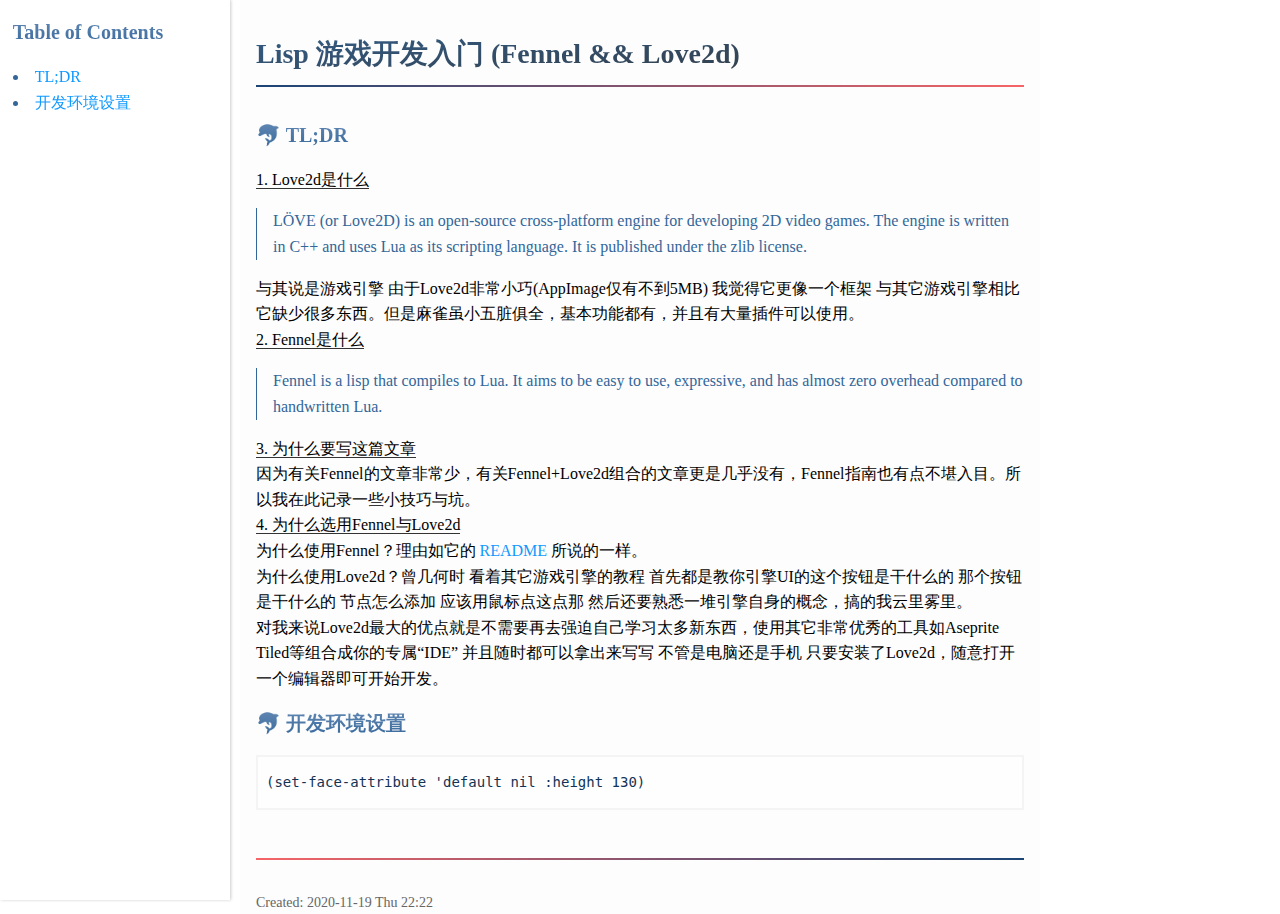
==== index.html @ 16d9fd1f "s" ====
<!DOCTYPE html>
<html lang="en">
<head>
<!-- 2020-11-19 Thu 22:22 -->
<meta charset="utf-8">
<meta name="viewport" content="width=device-width, initial-scale=1">
<title>Lisp 游戏开发入门 (Fennel &amp;&amp; Love2d)</title>
<meta name="generator" content="Org mode">
<link rel="stylesheet" type="text/css" href="style.css" />
</head>
<body>
<div id="content">
<h1 class="title">Lisp 游戏开发入门 (Fennel &amp;&amp; Love2d)</h1>
<div id="table-of-contents">
<h2>Table of Contents</h2>
<div id="text-table-of-contents">
<ul>
<li><a href="#org1c36d9a">TL;DR</a></li>
<li><a href="#org96beab3">开发环境设置</a></li>
</ul>
</div>
</div>

<div id="outline-container-org1c36d9a" class="outline-2">
<h2 id="org1c36d9a">TL;DR</h2>
<div class="outline-text-2" id="text-org1c36d9a">
<p>
<span class="underline">1. Love2d是什么</span><br>
</p>
<blockquote>
<p>
LÖVE (or Love2D) is an open-source cross-platform engine for developing 2D video games. The engine is written in C++ and uses Lua as its scripting language. It is published under the zlib license.<br>
</p>
</blockquote>
<p>
与其说是游戏引擎 由于Love2d非常小巧(AppImage仅有不到5MB) 我觉得它更像一个框架 与其它游戏引擎相比它缺少很多东西。但是麻雀虽小五脏俱全，基本功能都有，并且有大量插件可以使用。<br>
<span class="underline">2. Fennel是什么</span><br>
</p>
<blockquote>
<p>
Fennel is a lisp that compiles to Lua. It aims to be easy to use, expressive, and has almost zero overhead compared to handwritten Lua.<br>
</p>
</blockquote>
<p>
<span class="underline">3. 为什么要写这篇文章</span><br>
因为有关Fennel的文章非常少，有关Fennel+Love2d组合的文章更是几乎没有，Fennel指南也有点不堪入目。所以我在此记录一些小技巧与坑。<br>
<span class="underline">4. 为什么选用Fennel与Love2d</span><br>
为什么使用Fennel？理由如它的<a href="https://github.com/bakpakin/Fennel/blob/main/README.md"> README</a> 所说的一样。<br>
为什么使用Love2d？曾几何时 看着其它游戏引擎的教程 首先都是教你引擎UI的这个按钮是干什么的 那个按钮是干什么的 节点怎么添加 应该用鼠标点这点那 然后还要熟悉一堆引擎自身的概念，搞的我云里雾里。<br>
对我来说Love2d最大的优点就是不需要再去强迫自己学习太多新东西，使用其它非常优秀的工具如Aseprite Tiled等组合成你的专属“IDE” 并且随时都可以拿出来写写 不管是电脑还是手机 只要安装了Love2d，随意打开一个编辑器即可开始开发。<br>
</p>
</div>
</div>
<div id="outline-container-org96beab3" class="outline-2">
<h2 id="org96beab3">开发环境设置</h2>
<div class="outline-text-2" id="text-org96beab3">
<div class="org-src-container">
<pre class="src src-emacs-lisp">(set-face-attribute 'default nil :height 130)
</pre>
</div>
</div>
</div>
</div>
<div id="postamble" class="status">
<p class="date">Created: 2020-11-19 Thu 22:22</p>
</div>
</body>
</html>
---- style.css ----
body,h1,h2,h3,h4,h5,h6,hr,p,blockquote,dl,dt,dd,ul,ol,li,pre,form,fieldset,legend,button,input,textarea,th,td{margin:0;padding:0}h1,h2,h3,h4,h5,h6{font-size:100%}a{text-decoration:none}table{border-collapse:collapse;border-spacing:0}html{font-size:100px}#postamble::before,#content::before{content:'';position:absolute;top:0;right:0;bottom:0;left:0;filter:blur(20px);z-index:-1}#content,#postamble{position:relative;background-color:rgba(250,250,250,.3);width:60%;margin:0 auto;padding:0 .16rem;line-height:1.6;font-size:.16rem;font-family:Consolas,Monaco,"kaiti"}p{margin:.16rem 0}img{max-width:100%}a{color:#19f}a:hover{color:#E69;text-shadow:0 0 1px #E69}.figure p:last-child{margin:.06rem 0;text-align:center;color:#666;font-size:.14rem}blockquote{padding-left:.16rem;border-left:1px solid #369;color:#369}ul,ol{list-style-position:inside}li>ul,li>ol{padding-left:.16rem}.underline{border-bottom:1px solid #333}#content{padding-bottom:.32rem}#postamble{color:#666}#content::after{content:'';display:block;padding-bottom:.32rem;border-bottom:2px solid #369;border-image:linear-gradient(to right,#f66,#147) 30 30;color:#666}.date,.author{margin:0;font-size:.14rem}.validation{margin-top:.22rem;text-align:center;color:#369;margin-bottom:0;padding-bottom:.16rem}.validation a{color:#19f}.title{width:100%;margin:0 0 .32rem 0;padding:.32rem 0 .08rem 0;border-bottom:2px solid #369;border-image:linear-gradient(to right,#147,#f66) 30 30;font-size:.32rem;background:linear-gradient(to right bottom,#369,#333);background-clip:text;-webkit-background-clip:text;color:transparent}h2,h3,h4,h5,h6{margin:.16rem 0;font-size:.18rem;background:linear-gradient(to bottom,#668bb6,#369);background-clip:text;-webkit-background-clip:text;color:transparent}h3{background:linear-gradient(to bottom,#f99,#969);background-clip:text;-webkit-background-clip:text;color:transparent}h4{background:linear-gradient(to bottom,#699,#366);background-clip:text;-webkit-background-clip:text;color:transparent}h5{background:linear-gradient(to bottom,#cc6,#393);background-clip:text;-webkit-background-clip:text;color:transparent}h2{font-size:.20rem}h2 code:last-child,h3 code:last-child,h4 code:last-child,h5 code:last-child,h6 code:last-child{padding:2px 6px;border-radius:3px;background:#363;color:#eee;font-size:.12rem}.img-wrapper{position:fixed;width:100%;height:100%;top:0;text-align:center;background-color:rgba(0,0,0,0.8);overflow:auto}.img-zoom{width:98%;margin-top:1%;background-color:#fff}code{color:#135;font-size:.14rem;font-family:Monaco,Consolas,'monospace',"kaiti"}pre{position:relative;margin:.16rem 0;padding:.14rem;padding-left:.08rem;border:2px solid rgba(234,234,234,0.5);background:rgba(255,255,255,.6);color:#135;font-size:.14rem;font-family:Monaco,Consolas,'monospace',"kaiti";overflow:hidden}pre:hover{overflow:auto}span.linenr{display:inline-block;margin-right:.16rem;width:.4rem;text-align:right;border-right:2px solid #eee}.t-above{margin:.06rem 0;color:#666;font-size:.14rem}table{margin:.24rem 0}thead tr{border-top:2px solid #369}tbody{border-top:2px solid #369}tbody tr{border-bottom:1px solid #369}tbody tr:last-child{border-bottom:2px solid #369}th,td{padding:3px 6px;border-right:1px solid #369}.org-center{text-align:center}.org-right{text-align:right}th:first-child,td:first-child{border-left:rgba(255,255,255,0)}th:last-child,td:last-child{border-right:rgba(255,255,255,0)}.title{font-size:.28rem;}#table-of-contents{position:fixed;left:-16%;top:0;padding:0 1%;min-width:16%;min-height:100%;height:100%;box-shadow:1px 0 3px #ccc;color:#369;font-size:.16rem;opacity:0;transition:.3s all ease-in-out;overflow:hidden;z-index:1}#table-of-contents:hover{left:0;background:rgba(255,255,255,0.86);opacity:1;overflow:auto}#table-of-contents a{text-decoration:none}#table-of-contents h2:before{content:""}.me{margin-top:.48rem}.me span{color:#333}.contact{padding:.16rem 0}.contact i{color:#369;font-size:.20rem;padding-right:.08rem}.top-btn,.nav-btn{position:fixed;right:2%;display:inline-block;width:.64rem;height:.32rem;text-align:center;border-radius:5px;background:#eee;color:#222;font-size:.12rem;line-height:.32rem;transition:.3s all ease-in-out;opacity:.3;cursor:pointer}.top-btn{bottom:2%}.nav-btn{bottom:8%}.top-btn:hover,.nav-btn:hover,.nav-show-hide{background:#eee;opacity:.8}.todo{padding:2px 6px;border-radius:3px;background:#911;color:#eee;font-size:.12rem}.done{padding:2px 6px;border-radius:3px;background:#147;color:#eee;font-size:.12rem}.tag span{display:inline-block;padding:2px 6px;border-radius:3px;border-top-left-radius:10px;border-bottom-right-radius:10px;background:#c60;color:#eee;font-size:.12rem}.priority{padding:2px 6px;border-radius:3px;background:#991;color:#eee;font-size:.12rem}.gtd-timestamp{color:#999;font-size:.14rem}.org-ul .on code{color:#009;font-weight:900}.org-ul .off code{color:#900;font-weight:900}.footpara{display:inline;color:#333;font-size:.14rem}@media screen and (max-width:1026px){#content,#postamble{width:91%}#postamble::before,#content::before{width:100%;display:block;content:'';position:absolute;top:0;right:0;bottom:0;left:0;filter:blur(20px);z-index:-1}#table-of-contents{top:-380px;left:0;height:400px;min-height:400px;width:100%;box-shadow:0 1px 3px #999;background:rgba(255,255,255,.86);color:#369;opacity:0}#table-of-contents:hover{top:0;opacity:1}pre{overflow:auto}.top-btn{right:0;bottom:1%;opacity:.1}.nav-btn{right:0;bottom:7%;opacity:.1}.top-btn:hover,.nav-btn:hover{opacity:.1}.org-ul{overflow:auto}code,a{word-break:break-all}}h2:before{content:"🐬 ";}h3:before{content:"❤ ";}h4:before{content:"🍁 ";}h5:before{content:"🍀 ";}
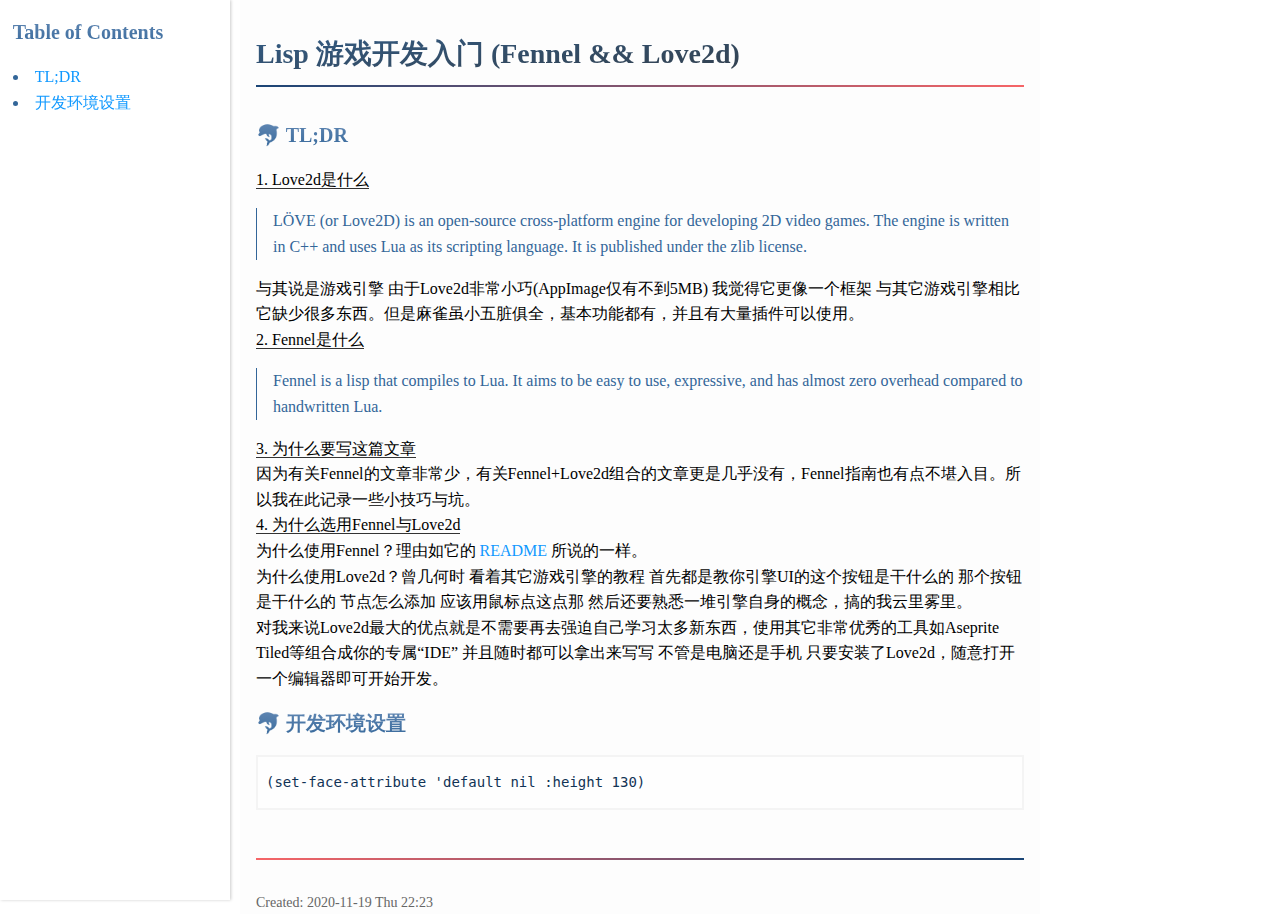
==== commit c9a5df90: "s" ====
--- a/index.html
+++ b/index.html
@@ -1,7 +1,7 @@
 <!DOCTYPE html>
 <html lang="en">
 <head>
-<!-- 2020-11-19 Thu 22:22 -->
+<!-- 2020-11-19 Thu 22:23 -->
 <meta charset="utf-8">
 <meta name="viewport" content="width=device-width, initial-scale=1">
 <title>Lisp 游戏开发入门 (Fennel &amp;&amp; Love2d)</title>
@@ -20,7 +20,6 @@
 </ul>
 </div>
 </div>
-
 <div id="outline-container-org1c36d9a" class="outline-2">
 <h2 id="org1c36d9a">TL;DR</h2>
 <div class="outline-text-2" id="text-org1c36d9a">
@@ -62,7 +61,7 @@
 </div>
 </div>
 <div id="postamble" class="status">
-<p class="date">Created: 2020-11-19 Thu 22:22</p>
+<p class="date">Created: 2020-11-19 Thu 22:23</p>
 </div>
 </body>
 </html>
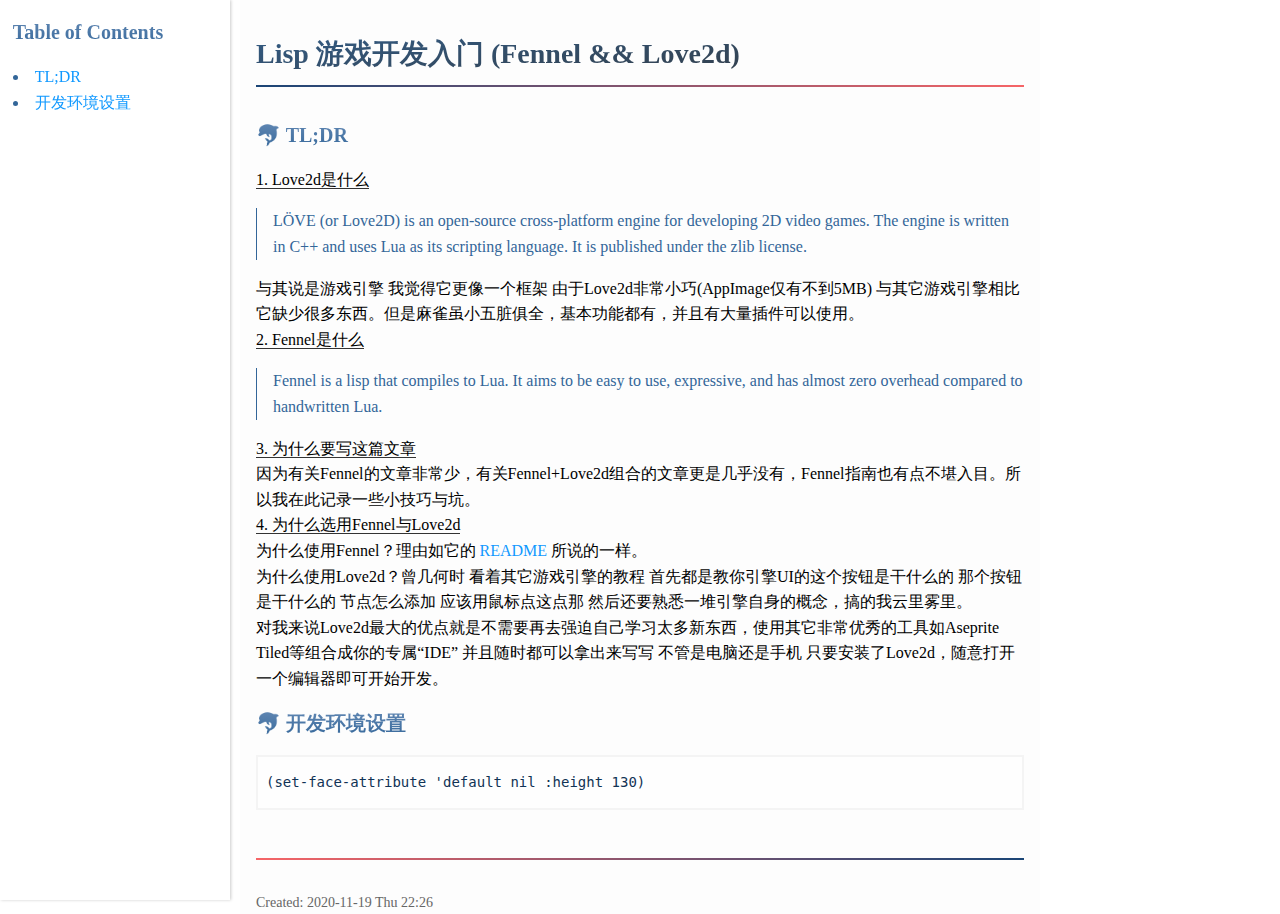
==== commit e7f67b2e: "s" ====
--- a/index.html
+++ b/index.html
@@ -1,7 +1,7 @@
 <!DOCTYPE html>
 <html lang="en">
 <head>
-<!-- 2020-11-19 Thu 22:23 -->
+<!-- 2020-11-19 Thu 22:26 -->
 <meta charset="utf-8">
 <meta name="viewport" content="width=device-width, initial-scale=1">
 <title>Lisp 游戏开发入门 (Fennel &amp;&amp; Love2d)</title>
@@ -32,7 +32,7 @@
 </p>
 </blockquote>
 <p>
-与其说是游戏引擎 由于Love2d非常小巧(AppImage仅有不到5MB) 我觉得它更像一个框架 与其它游戏引擎相比它缺少很多东西。但是麻雀虽小五脏俱全，基本功能都有，并且有大量插件可以使用。<br>
+与其说是游戏引擎 我觉得它更像一个框架 由于Love2d非常小巧(AppImage仅有不到5MB) 与其它游戏引擎相比它缺少很多东西。但是麻雀虽小五脏俱全，基本功能都有，并且有大量插件可以使用。<br>
 <span class="underline">2. Fennel是什么</span><br>
 </p>
 <blockquote>
@@ -61,7 +61,7 @@
 </div>
 </div>
 <div id="postamble" class="status">
-<p class="date">Created: 2020-11-19 Thu 22:23</p>
+<p class="date">Created: 2020-11-19 Thu 22:26</p>
 </div>
 </body>
 </html>
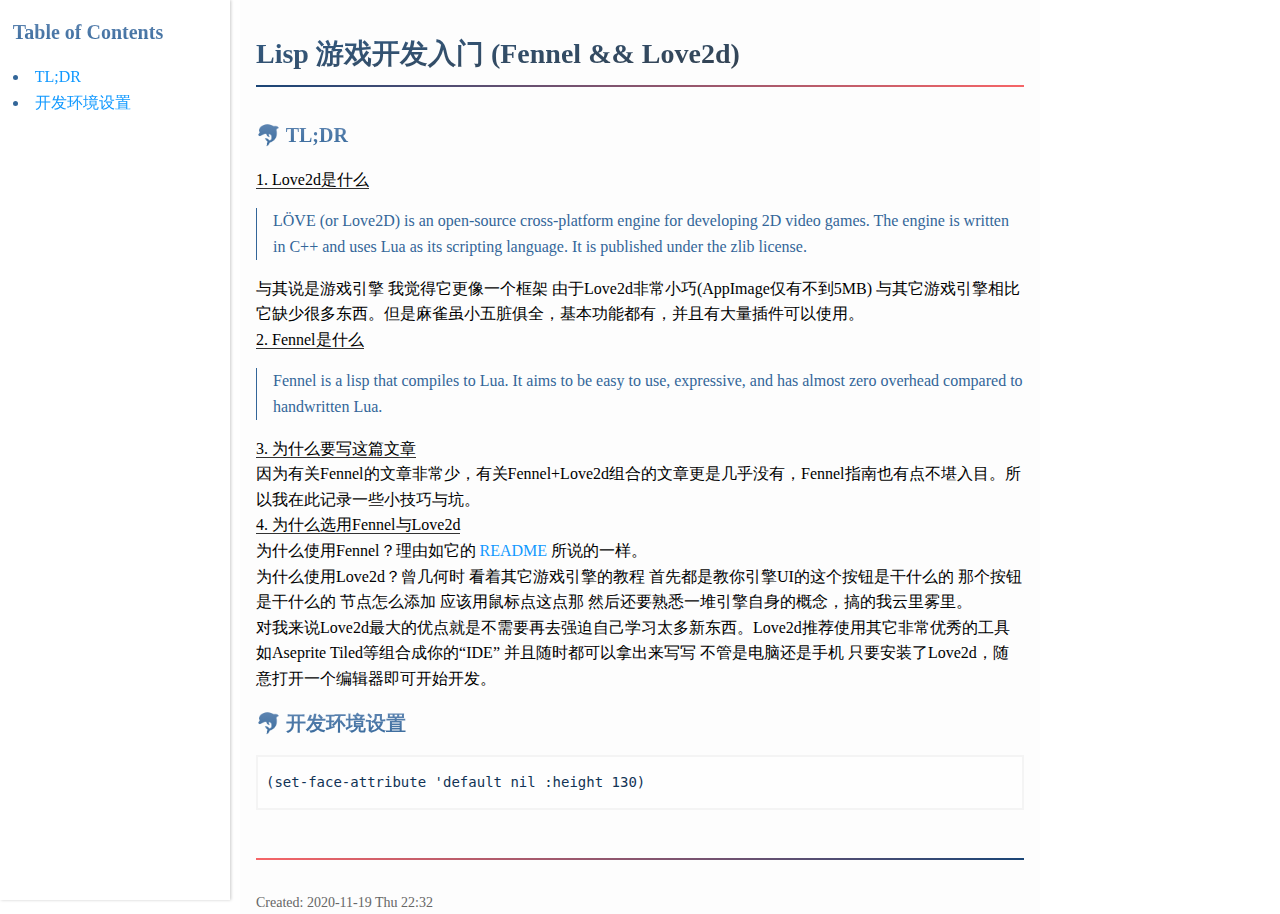
==== commit 369a6074: "s" ====
--- a/index.html
+++ b/index.html
@@ -1,7 +1,7 @@
 <!DOCTYPE html>
 <html lang="en">
 <head>
-<!-- 2020-11-19 Thu 22:26 -->
+<!-- 2020-11-19 Thu 22:32 -->
 <meta charset="utf-8">
 <meta name="viewport" content="width=device-width, initial-scale=1">
 <title>Lisp 游戏开发入门 (Fennel &amp;&amp; Love2d)</title>
@@ -46,7 +46,7 @@
 <span class="underline">4. 为什么选用Fennel与Love2d</span><br>
 为什么使用Fennel？理由如它的<a href="https://github.com/bakpakin/Fennel/blob/main/README.md"> README</a> 所说的一样。<br>
 为什么使用Love2d？曾几何时 看着其它游戏引擎的教程 首先都是教你引擎UI的这个按钮是干什么的 那个按钮是干什么的 节点怎么添加 应该用鼠标点这点那 然后还要熟悉一堆引擎自身的概念，搞的我云里雾里。<br>
-对我来说Love2d最大的优点就是不需要再去强迫自己学习太多新东西，使用其它非常优秀的工具如Aseprite Tiled等组合成你的专属“IDE” 并且随时都可以拿出来写写 不管是电脑还是手机 只要安装了Love2d，随意打开一个编辑器即可开始开发。<br>
+对我来说Love2d最大的优点就是不需要再去强迫自己学习太多新东西。Love2d推荐使用其它非常优秀的工具如Aseprite Tiled等组合成你的“IDE” 并且随时都可以拿出来写写 不管是电脑还是手机 只要安装了Love2d，随意打开一个编辑器即可开始开发。<br>
 </p>
 </div>
 </div>
@@ -61,7 +61,7 @@
 </div>
 </div>
 <div id="postamble" class="status">
-<p class="date">Created: 2020-11-19 Thu 22:26</p>
+<p class="date">Created: 2020-11-19 Thu 22:32</p>
 </div>
 </body>
 </html>
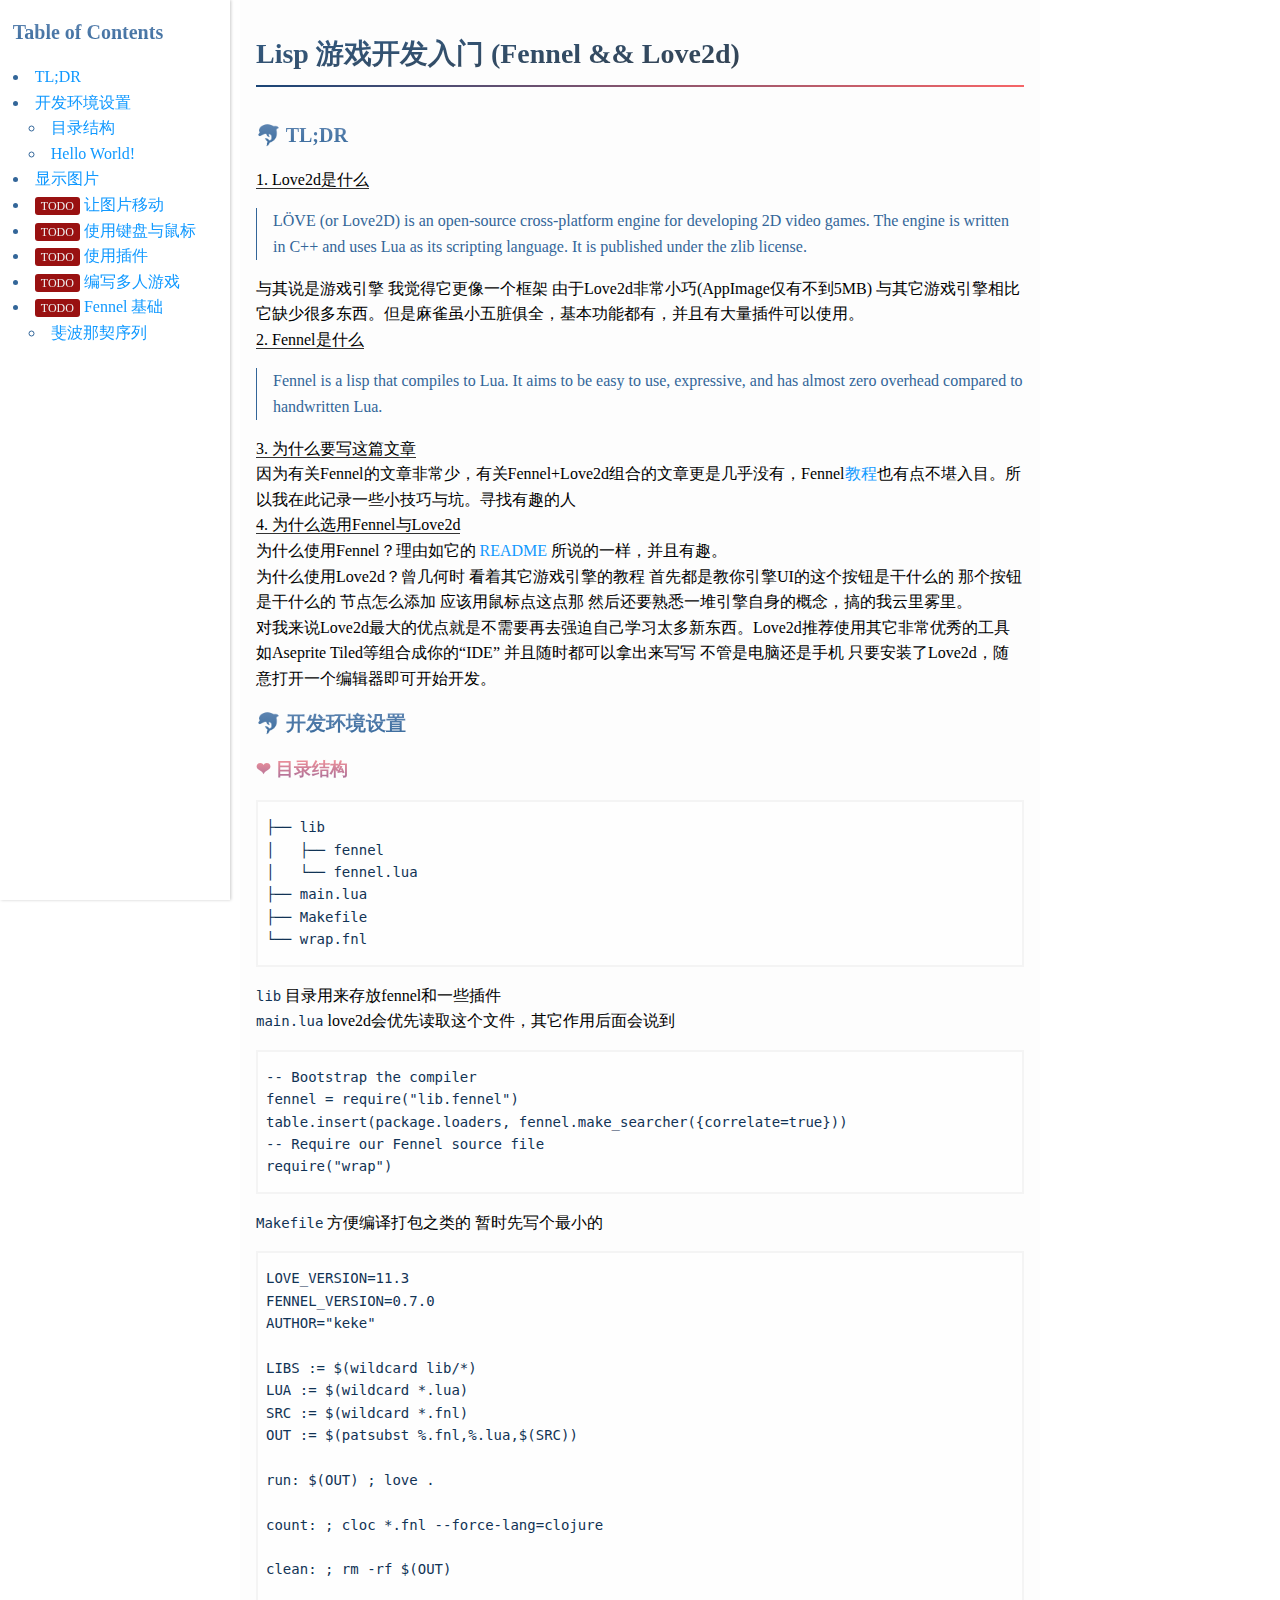
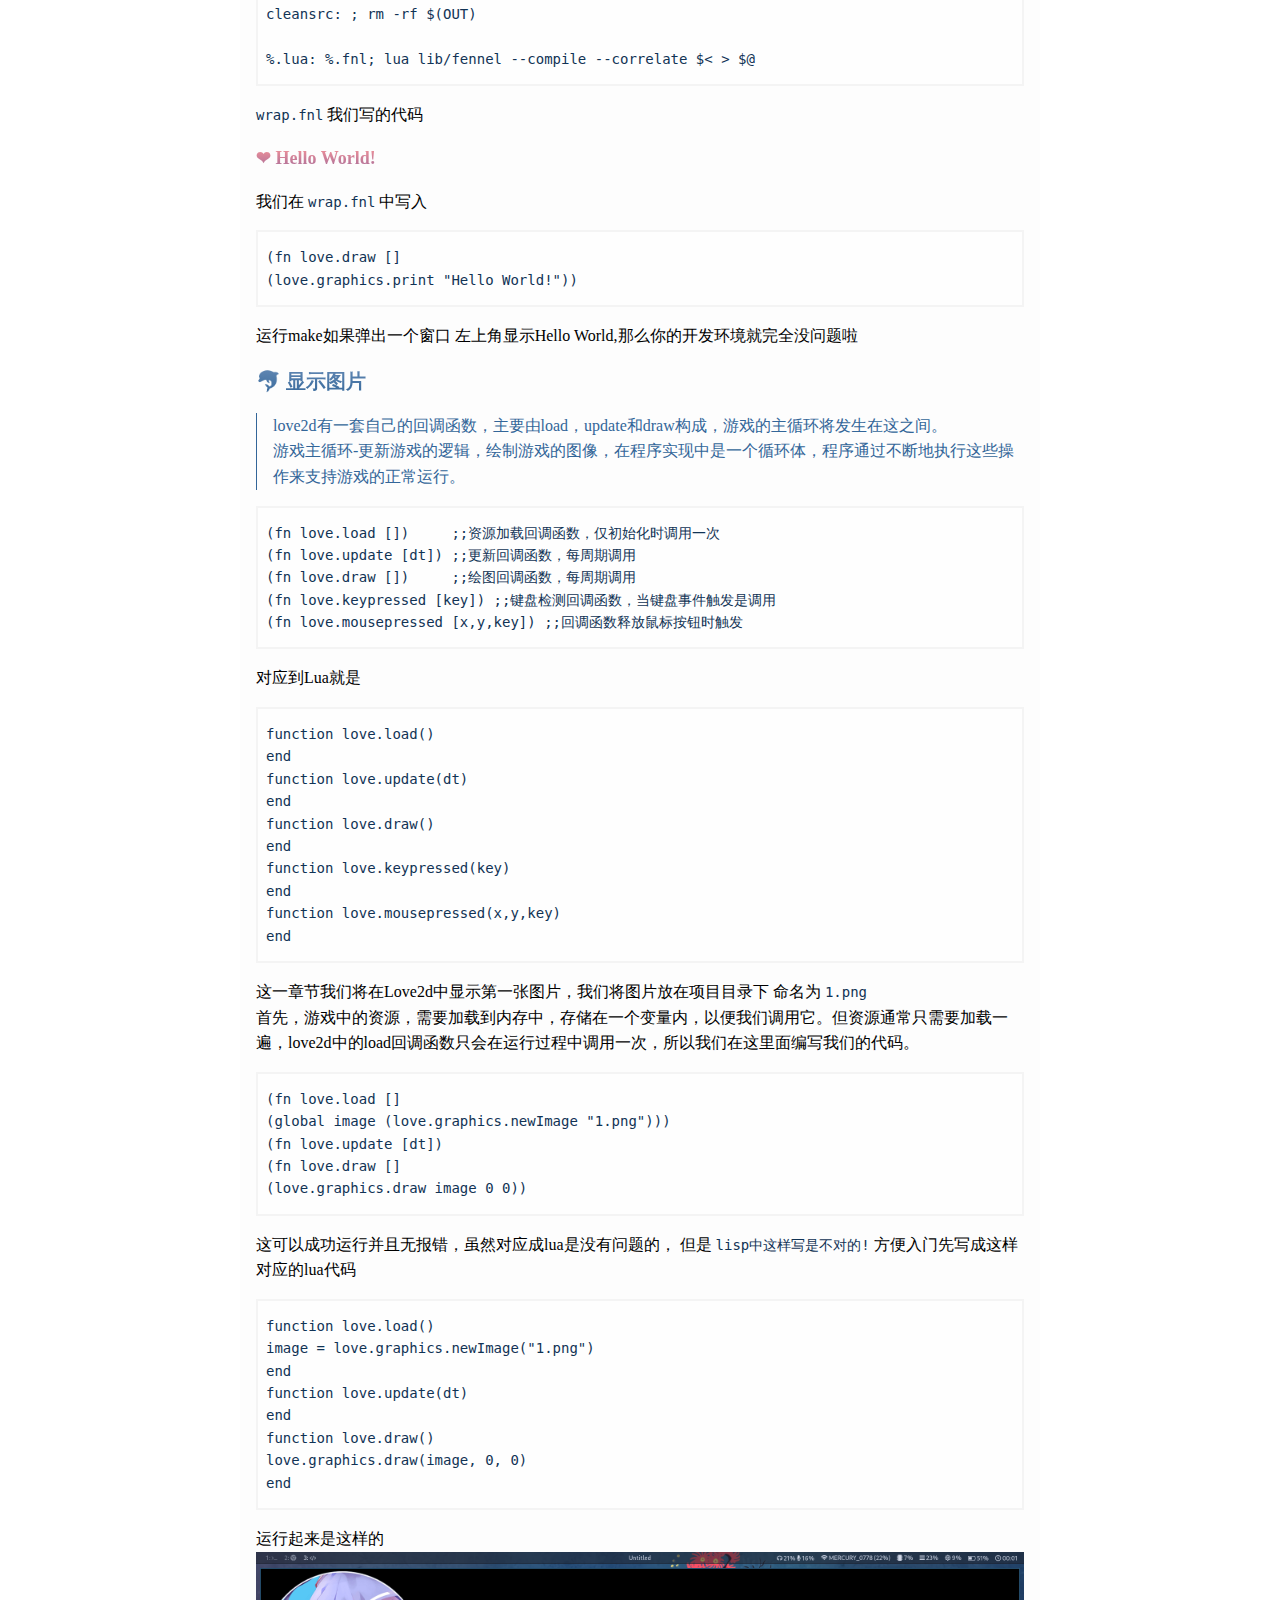
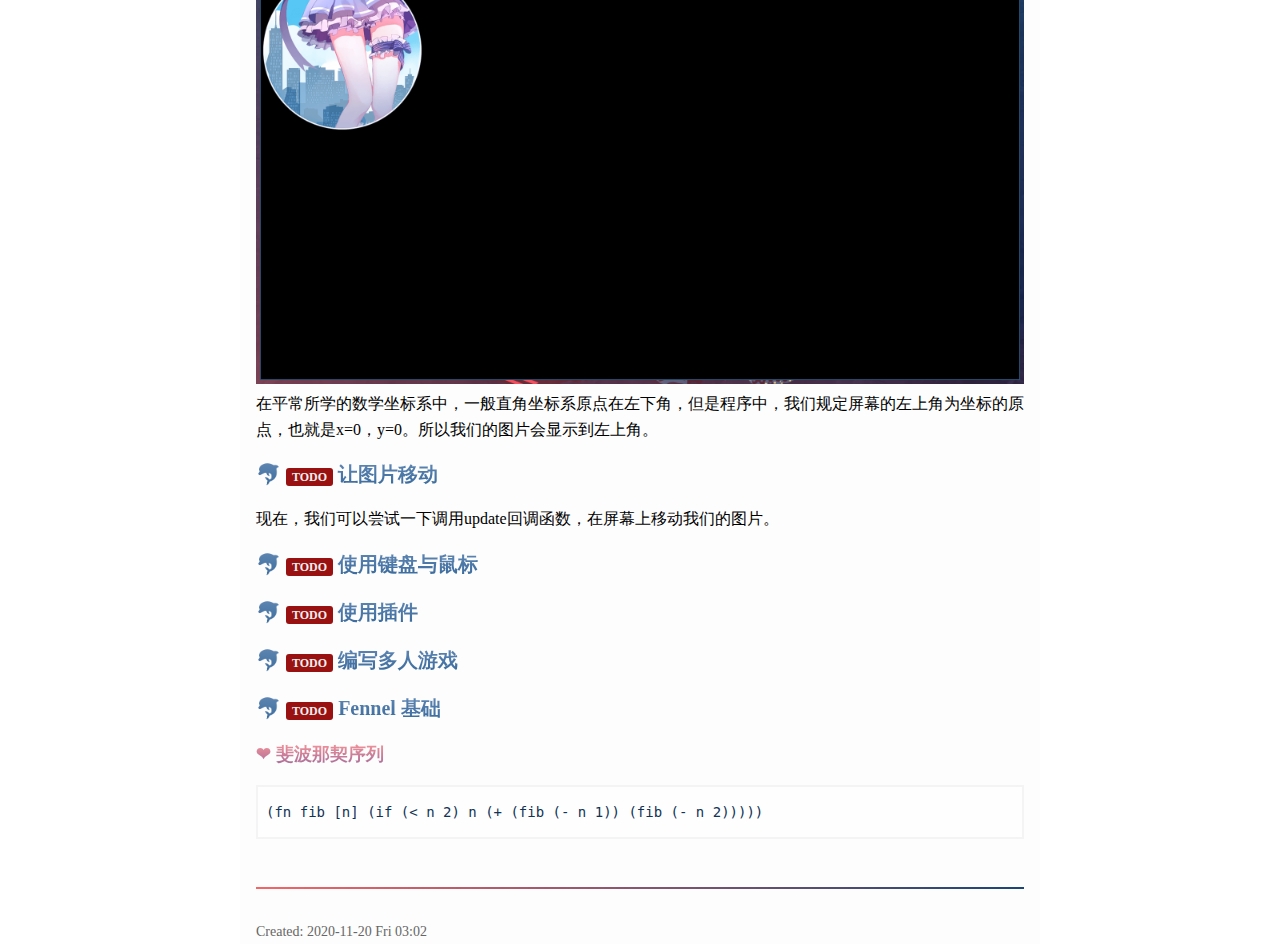
==== commit fa2b078e: "s" ====
--- a/index.html
+++ b/index.html
@@ -1,7 +1,7 @@
 <!DOCTYPE html>
 <html lang="en">
 <head>
-<!-- 2020-11-19 Thu 22:32 -->
+<!-- 2020-11-20 Fri 03:02 -->
 <meta charset="utf-8">
 <meta name="viewport" content="width=device-width, initial-scale=1">
 <title>Lisp 游戏开发入门 (Fennel &amp;&amp; Love2d)</title>
@@ -16,7 +16,22 @@
 <div id="text-table-of-contents">
 <ul>
 <li><a href="#org1c36d9a">TL;DR</a></li>
-<li><a href="#org96beab3">开发环境设置</a></li>
+<li><a href="#org96beab3">开发环境设置</a>
+<ul>
+<li><a href="#org249ae37">目录结构</a></li>
+<li><a href="#orgd88602b">Hello World!</a></li>
+</ul>
+</li>
+<li><a href="#org9649201">显示图片</a></li>
+<li><a href="#org306bb32"><span class="todo TODO">TODO</span> 让图片移动</a></li>
+<li><a href="#org13c9fc0"><span class="todo TODO">TODO</span> 使用键盘与鼠标</a></li>
+<li><a href="#orgc68ffa6"><span class="todo TODO">TODO</span> 使用插件</a></li>
+<li><a href="#org98a6b54"><span class="todo TODO">TODO</span> 编写多人游戏</a></li>
+<li><a href="#org6576cfd"><span class="todo TODO">TODO</span> Fennel 基础</a>
+<ul>
+<li><a href="#orgd30fe9f">斐波那契序列</a></li>
+</ul>
+</li>
 </ul>
 </div>
 </div>
@@ -42,9 +57,9 @@
 </blockquote>
 <p>
 <span class="underline">3. 为什么要写这篇文章</span><br>
-因为有关Fennel的文章非常少，有关Fennel+Love2d组合的文章更是几乎没有，Fennel指南也有点不堪入目。所以我在此记录一些小技巧与坑。<br>
+因为有关Fennel的文章非常少，有关Fennel+Love2d组合的文章更是几乎没有，Fennel<a href="https://github.com/bakpakin/Fennel/blob/main/tutorial.md">教程</a>也有点不堪入目。所以我在此记录一些小技巧与坑。寻找有趣的人<br>
 <span class="underline">4. 为什么选用Fennel与Love2d</span><br>
-为什么使用Fennel？理由如它的<a href="https://github.com/bakpakin/Fennel/blob/main/README.md"> README</a> 所说的一样。<br>
+为什么使用Fennel？理由如它的<a href="https://github.com/bakpakin/Fennel/blob/main/README.md"> README</a> 所说的一样，并且有趣。<br>
 为什么使用Love2d？曾几何时 看着其它游戏引擎的教程 首先都是教你引擎UI的这个按钮是干什么的 那个按钮是干什么的 节点怎么添加 应该用鼠标点这点那 然后还要熟悉一堆引擎自身的概念，搞的我云里雾里。<br>
 对我来说Love2d最大的优点就是不需要再去强迫自己学习太多新东西。Love2d推荐使用其它非常优秀的工具如Aseprite Tiled等组合成你的“IDE” 并且随时都可以拿出来写写 不管是电脑还是手机 只要安装了Love2d，随意打开一个编辑器即可开始开发。<br>
 </p>
@@ -53,15 +68,177 @@
 <div id="outline-container-org96beab3" class="outline-2">
 <h2 id="org96beab3">开发环境设置</h2>
 <div class="outline-text-2" id="text-org96beab3">
-<div class="org-src-container">
-<pre class="src src-emacs-lisp">(set-face-attribute 'default nil :height 130)
-</pre>
+</div>
+<div id="outline-container-org249ae37" class="outline-3">
+<h3 id="org249ae37">目录结构</h3>
+<div class="outline-text-3" id="text-org249ae37">
+<pre class="example">
+├── lib
+│   ├── fennel
+│   └── fennel.lua
+├── main.lua
+├── Makefile
+└── wrap.fnl
+</pre>
+<p>
+<code>lib</code> 目录用来存放fennel和一些插件<br>
+<code>main.lua</code> love2d会优先读取这个文件，其它作用后面会说到<br>
+</p>
+<div class="org-src-container">
+<pre class="src src-lua">-- Bootstrap the compiler
+fennel = require("lib.fennel")
+table.insert(package.loaders, fennel.make_searcher({correlate=true}))   
+-- Require our Fennel source file
+require("wrap")
+</pre>
+</div>
+<p>
+<code>Makefile</code> 方便编译打包之类的 暂时先写个最小的<br>
+</p>
+<div class="org-src-container">
+<pre class="src src-makefile">LOVE_VERSION=11.3
+FENNEL_VERSION=0.7.0
+AUTHOR="keke"
+
+LIBS := $(wildcard lib/*)
+LUA := $(wildcard *.lua)
+SRC := $(wildcard *.fnl)
+OUT := $(patsubst %.fnl,%.lua,$(SRC))
+
+run: $(OUT) ; love .
+
+count: ; cloc *.fnl --force-lang=clojure
+
+clean: ; rm -rf $(OUT)
+
+cleansrc: ; rm -rf $(OUT)
+
+%.lua: %.fnl; lua lib/fennel --compile --correlate $&lt; &gt; $@
+</pre>
+</div>
+<p>
+<code>wrap.fnl</code> 我们写的代码<br>
+</p>
+</div>
+</div>
+<div id="outline-container-orgd88602b" class="outline-3">
+<h3 id="orgd88602b">Hello World!</h3>
+<div class="outline-text-3" id="text-orgd88602b">
+<p>
+我们在 <code>wrap.fnl</code> 中写入<br>
+</p>
+<div class="org-src-container">
+<pre class="src src-fennel">(fn love.draw []
+(love.graphics.print "Hello World!"))
+</pre>
+</div>
+<p>
+运行make如果弹出一个窗口 左上角显示Hello World,那么你的开发环境就完全没问题啦<br>
+</p>
+</div>
+</div>
+</div>
+<div id="outline-container-org9649201" class="outline-2">
+<h2 id="org9649201">显示图片</h2>
+<div class="outline-text-2" id="text-org9649201">
+<blockquote>
+<p>
+love2d有一套自己的回调函数，主要由load，update和draw构成，游戏的主循环将发生在这之间。<br>
+游戏主循环-更新游戏的逻辑，绘制游戏的图像，在程序实现中是一个循环体，程序通过不断地执行这些操作来支持游戏的正常运行。<br>
+</p>
+</blockquote>
+<div class="org-src-container">
+<pre class="src src-fennel">(fn love.load [])     ;;资源加载回调函数，仅初始化时调用一次
+(fn love.update [dt]) ;;更新回调函数，每周期调用
+(fn love.draw [])     ;;绘图回调函数，每周期调用
+(fn love.keypressed [key]) ;;键盘检测回调函数，当键盘事件触发是调用
+(fn love.mousepressed [x,y,key]) ;;回调函数释放鼠标按钮时触发
+</pre>
+</div>
+<p>
+对应到Lua就是<br>
+</p>
+<div class="org-src-container">
+<pre class="src src-lua">function love.load()
+end
+function love.update(dt)
+end
+function love.draw()
+end
+function love.keypressed(key)
+end
+function love.mousepressed(x,y,key)
+end
+</pre>
+</div>
+<p>
+这一章节我们将在Love2d中显示第一张图片，我们将图片放在项目目录下 命名为 <code>1.png</code><br>
+首先，游戏中的资源，需要加载到内存中，存储在一个变量内，以便我们调用它。但资源通常只需要加载一遍，love2d中的load回调函数只会在运行过程中调用一次，所以我们在这里面编写我们的代码。<br>
+</p>
+<div class="org-src-container">
+<pre class="src src-fennel">(fn love.load []
+(global image (love.graphics.newImage "1.png")))
+(fn love.update [dt])
+(fn love.draw []
+(love.graphics.draw image 0 0))
+</pre>
+</div>
+<p>
+这可以成功运行并且无报错，虽然对应成lua是没有问题的， 但是 <code>lisp中这样写是不对的!</code> 方便入门先写成这样 对应的lua代码<br>
+</p>
+<div class="org-src-container">
+<pre class="src src-lua">function love.load()
+image = love.graphics.newImage("1.png")
+end
+function love.update(dt)
+end
+function love.draw()
+love.graphics.draw(image, 0, 0)
+end
+</pre>
+</div>
+<p>
+运行起来是这样的<br>
+<img src="./img/p.png" alt="p.png"><br>
+在平常所学的数学坐标系中，一般直角坐标系原点在左下角，但是程序中，我们规定屏幕的左上角为坐标的原点，也就是x=0，y=0。所以我们的图片会显示到左上角。<br>
+</p>
+</div>
+</div>
+
+<div id="outline-container-org306bb32" class="outline-2">
+<h2 id="org306bb32"><span class="todo TODO">TODO</span> 让图片移动</h2>
+<div class="outline-text-2" id="text-org306bb32">
+<p>
+现在，我们可以尝试一下调用update回调函数，在屏幕上移动我们的图片。<br>
+</p>
+</div>
+</div>
+<div id="outline-container-org13c9fc0" class="outline-2">
+<h2 id="org13c9fc0"><span class="todo TODO">TODO</span> 使用键盘与鼠标</h2>
+</div>
+<div id="outline-container-orgc68ffa6" class="outline-2">
+<h2 id="orgc68ffa6"><span class="todo TODO">TODO</span> 使用插件</h2>
+</div>
+<div id="outline-container-org98a6b54" class="outline-2">
+<h2 id="org98a6b54"><span class="todo TODO">TODO</span> 编写多人游戏</h2>
+</div>
+<div id="outline-container-org6576cfd" class="outline-2">
+<h2 id="org6576cfd"><span class="todo TODO">TODO</span> Fennel 基础</h2>
+<div class="outline-text-2" id="text-org6576cfd">
+</div>
+<div id="outline-container-orgd30fe9f" class="outline-3">
+<h3 id="orgd30fe9f">斐波那契序列</h3>
+<div class="outline-text-3" id="text-orgd30fe9f">
+<div class="org-src-container">
+<pre class="src src-fennel">(fn fib [n] (if (&lt; n 2) n (+ (fib (- n 1)) (fib (- n 2)))))
+</pre>
+</div>
 </div>
 </div>
 </div>
 </div>
 <div id="postamble" class="status">
-<p class="date">Created: 2020-11-19 Thu 22:32</p>
+<p class="date">Created: 2020-11-20 Fri 03:02</p>
 </div>
 </body>
 </html>
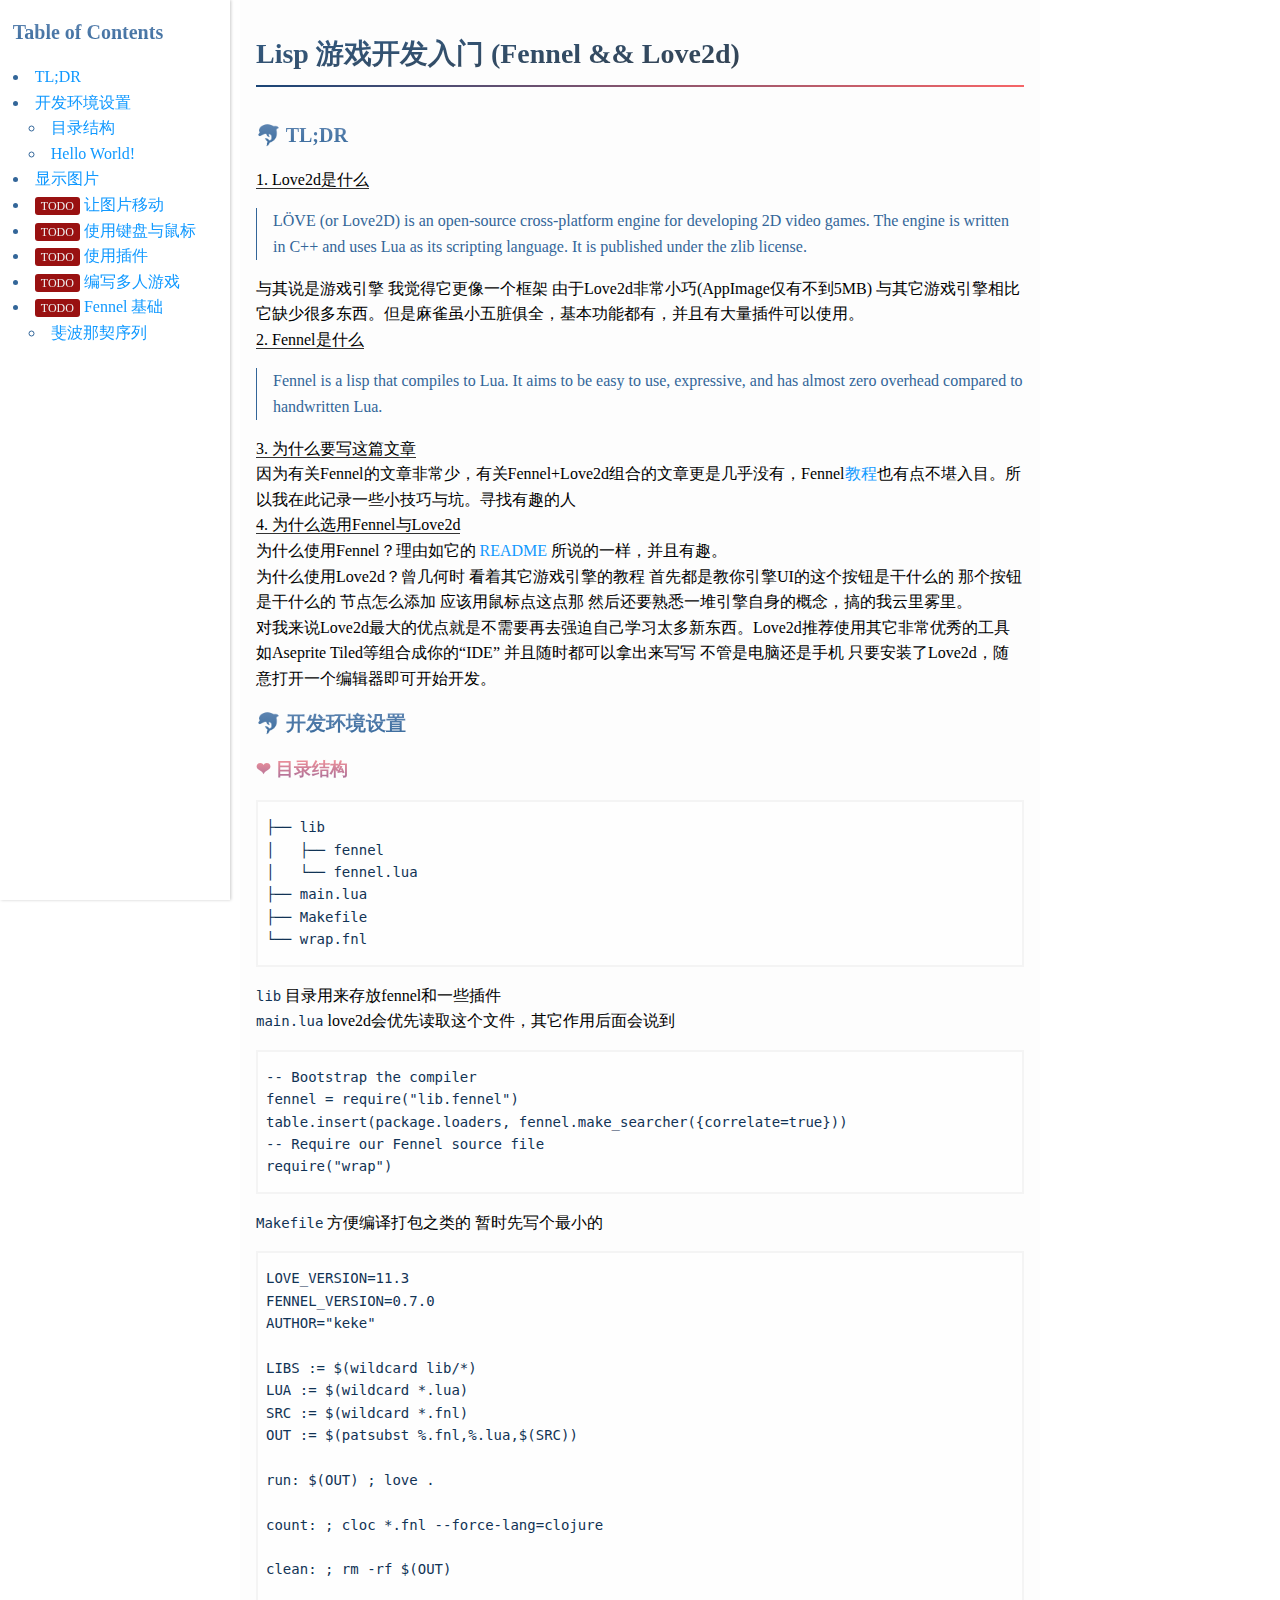
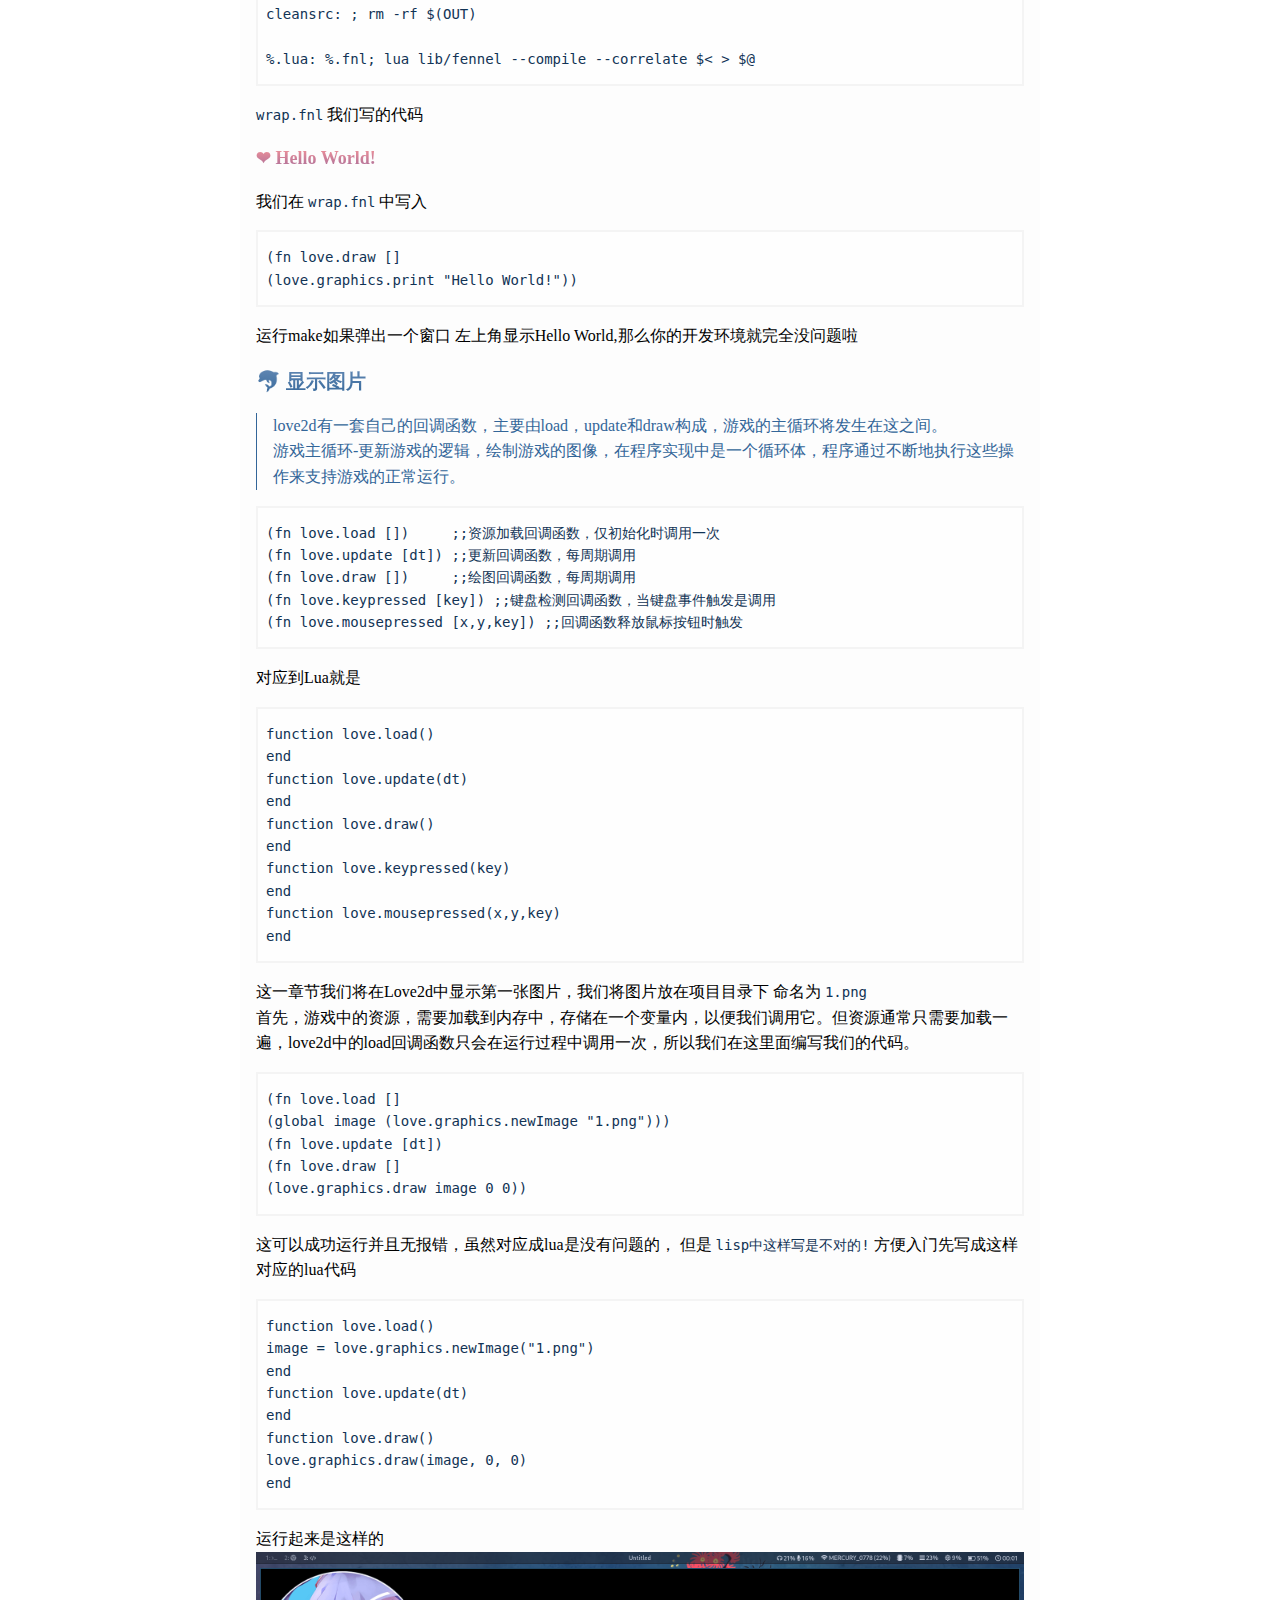
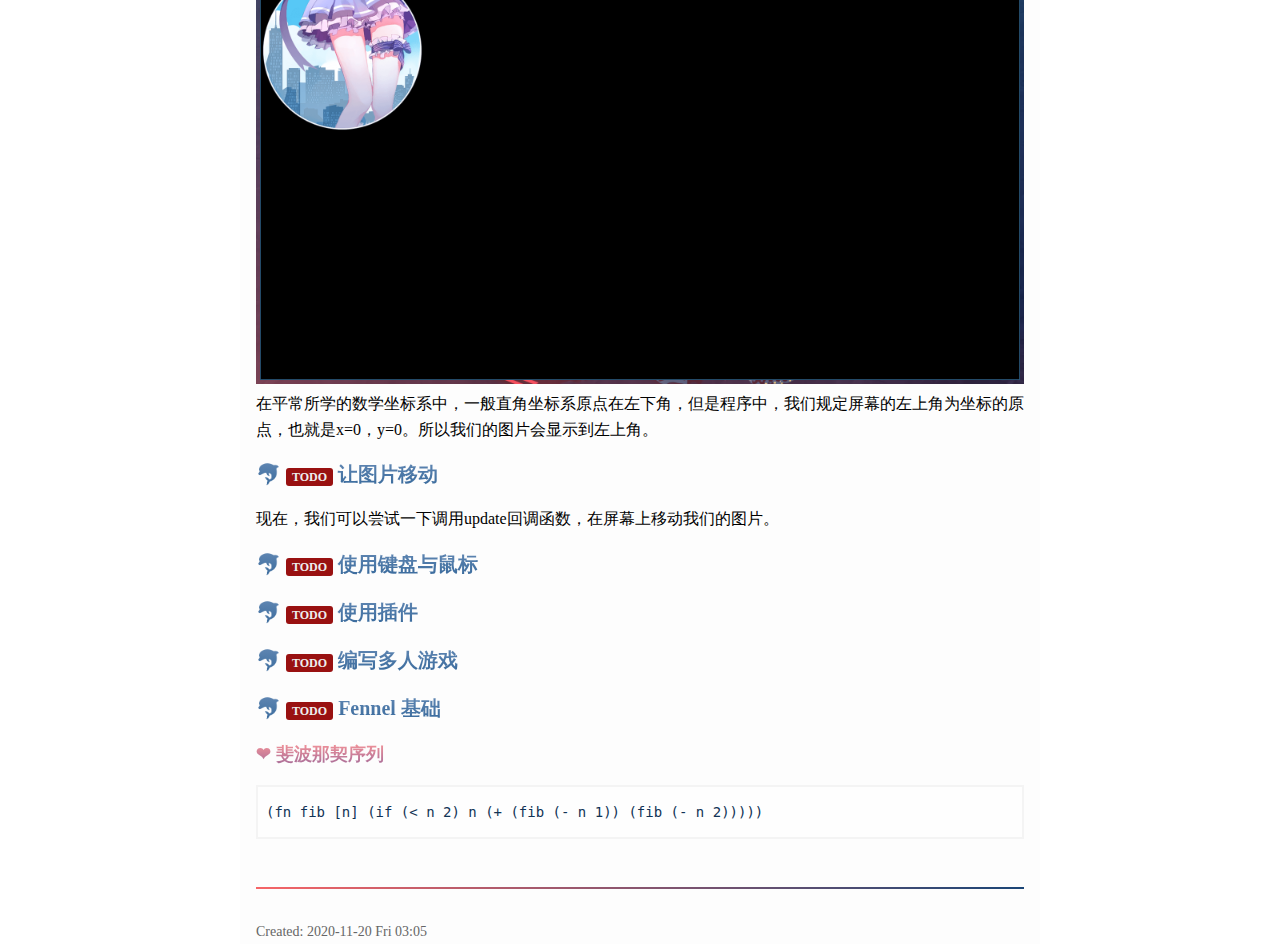
==== commit 3d3d877a: "s" ====
--- a/index.html
+++ b/index.html
@@ -1,7 +1,7 @@
 <!DOCTYPE html>
 <html lang="en">
 <head>
-<!-- 2020-11-20 Fri 03:02 -->
+<!-- 2020-11-20 Fri 03:05 -->
 <meta charset="utf-8">
 <meta name="viewport" content="width=device-width, initial-scale=1">
 <title>Lisp 游戏开发入门 (Fennel &amp;&amp; Love2d)</title>
@@ -199,7 +199,7 @@
 </div>
 <p>
 运行起来是这样的<br>
-<img src="./img/p.png" alt="p.png"><br>
+<img src="img/p.png" alt="p.png"><br>
 在平常所学的数学坐标系中，一般直角坐标系原点在左下角，但是程序中，我们规定屏幕的左上角为坐标的原点，也就是x=0，y=0。所以我们的图片会显示到左上角。<br>
 </p>
 </div>
@@ -238,7 +238,7 @@
 </div>
 </div>
 <div id="postamble" class="status">
-<p class="date">Created: 2020-11-20 Fri 03:02</p>
+<p class="date">Created: 2020-11-20 Fri 03:05</p>
 </div>
 </body>
 </html>
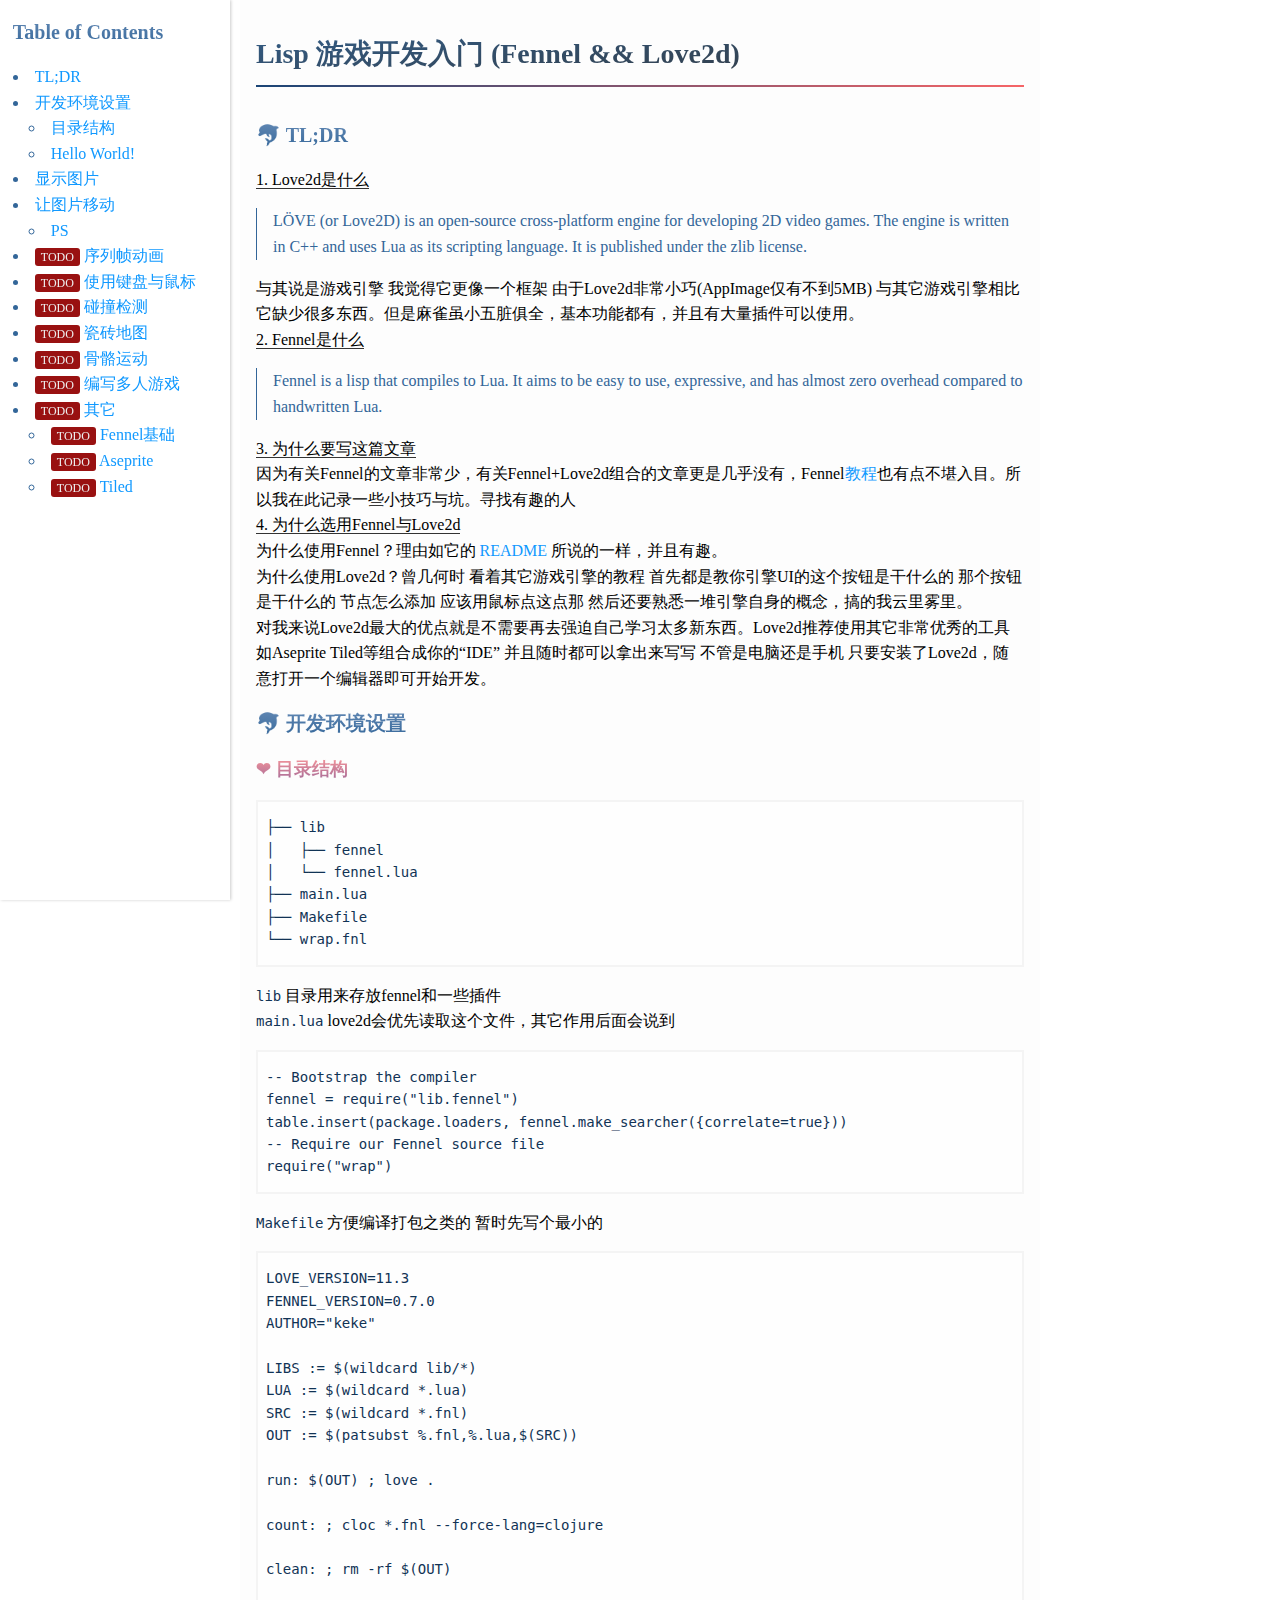
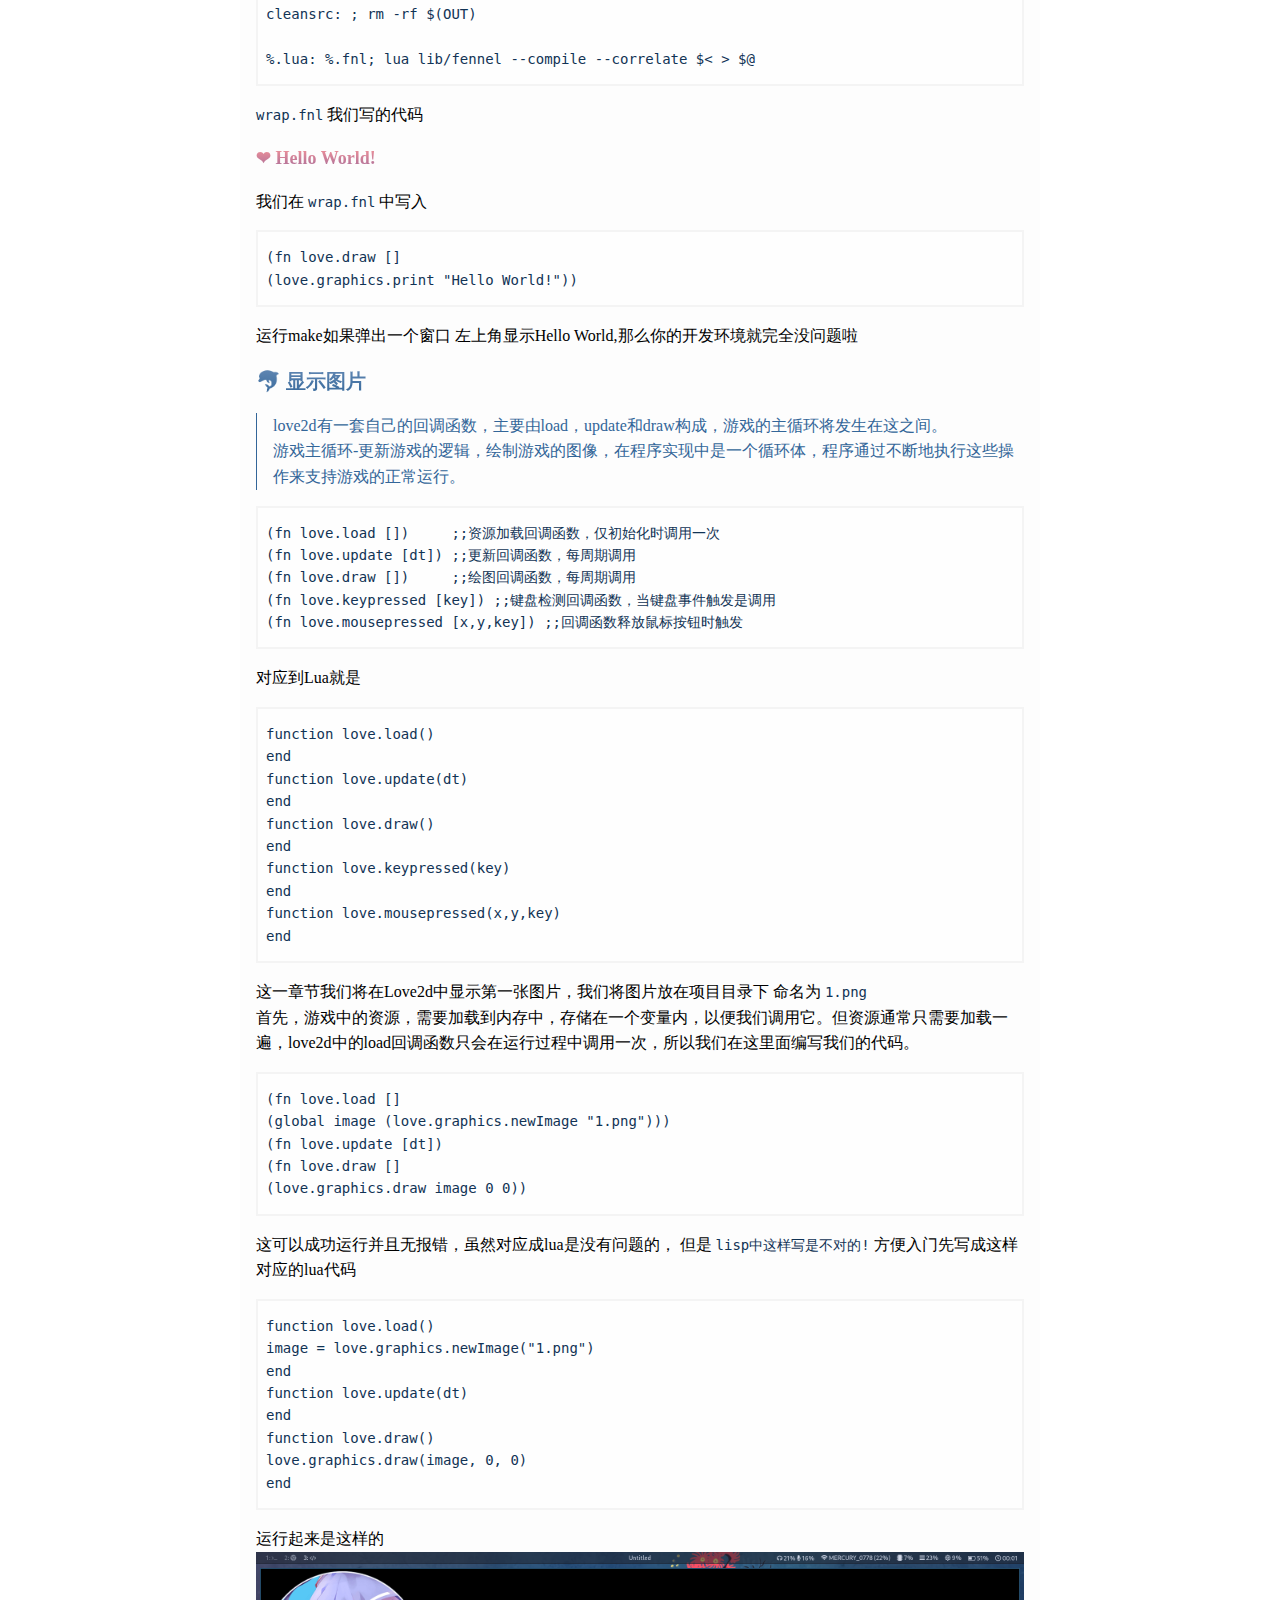
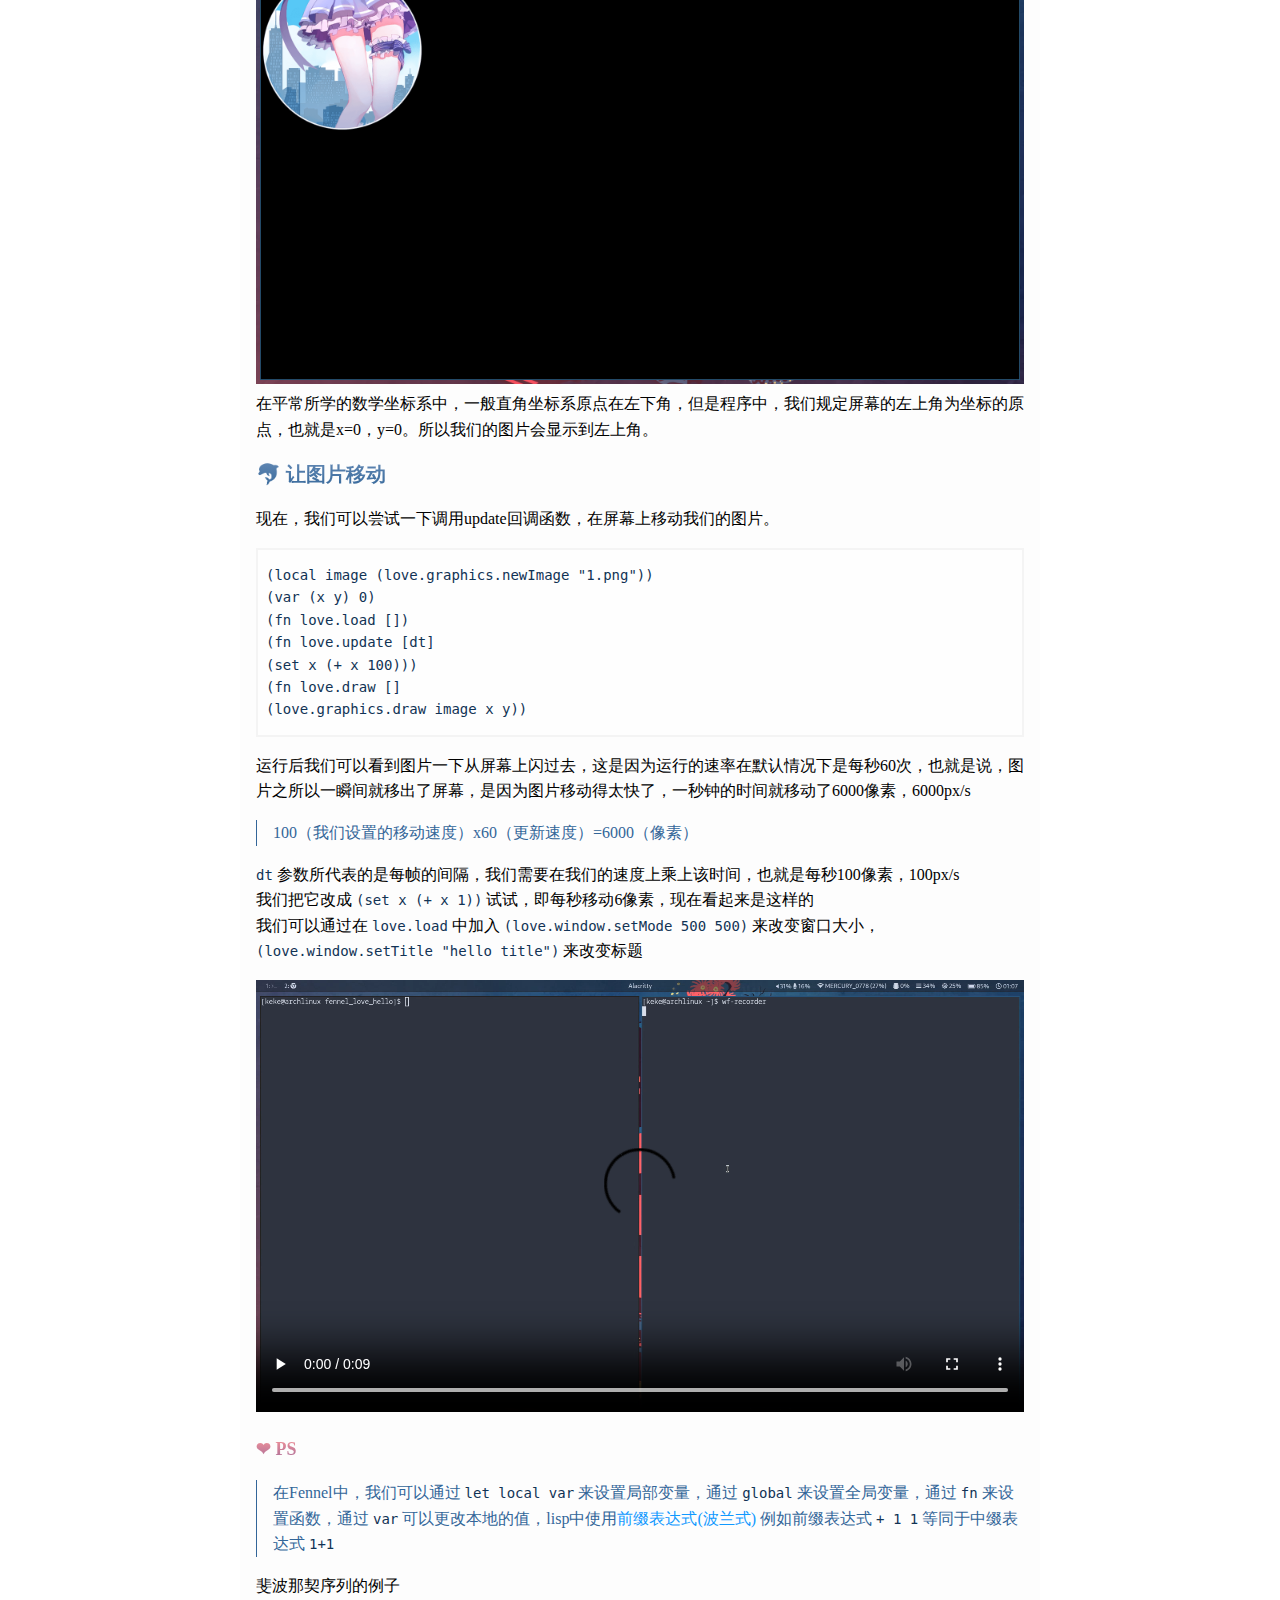
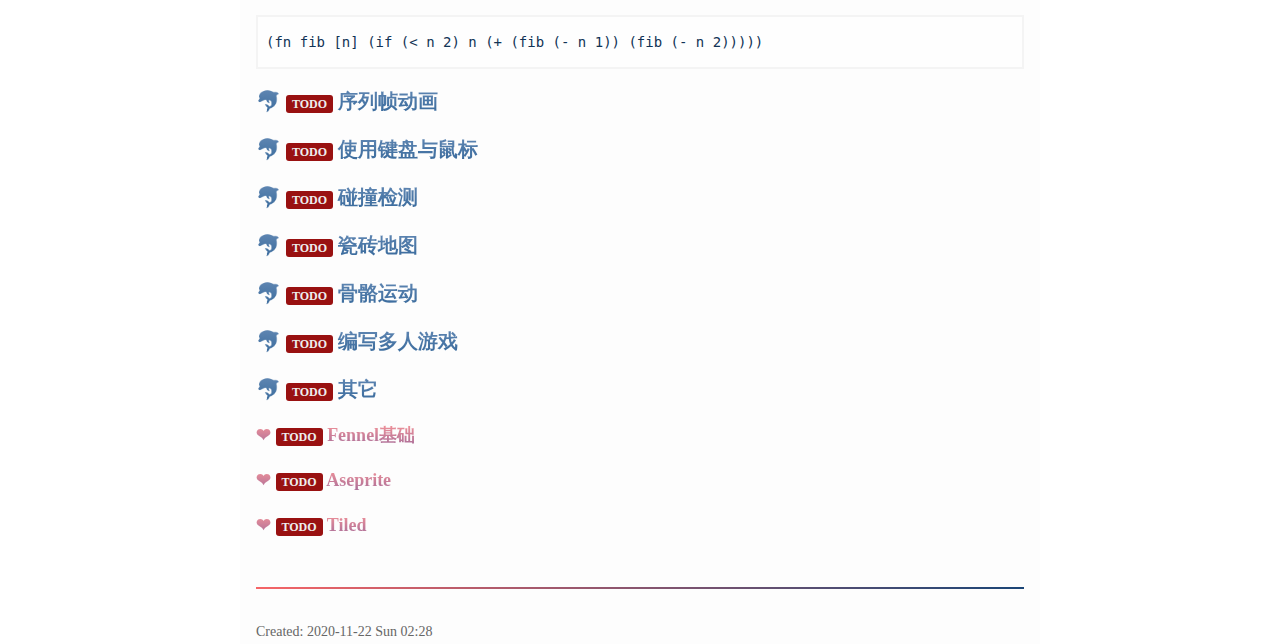
==== commit a55cbfce: "s" ====
--- a/index.html
+++ b/index.html
@@ -1,7 +1,7 @@
 <!DOCTYPE html>
 <html lang="en">
 <head>
-<!-- 2020-11-20 Fri 03:05 -->
+<!-- 2020-11-22 Sun 02:28 -->
 <meta charset="utf-8">
 <meta name="viewport" content="width=device-width, initial-scale=1">
 <title>Lisp 游戏开发入门 (Fennel &amp;&amp; Love2d)</title>
@@ -23,18 +23,32 @@
 </ul>
 </li>
 <li><a href="#org9649201">显示图片</a></li>
-<li><a href="#org306bb32"><span class="todo TODO">TODO</span> 让图片移动</a></li>
+<li><a href="#org306bb32">让图片移动</a>
+<ul>
+<li><a href="#org7e6b338">PS</a></li>
+</ul>
+</li>
+<li><a href="#orga859d11"><span class="todo TODO">TODO</span> 序列帧动画</a></li>
 <li><a href="#org13c9fc0"><span class="todo TODO">TODO</span> 使用键盘与鼠标</a></li>
-<li><a href="#orgc68ffa6"><span class="todo TODO">TODO</span> 使用插件</a></li>
+<li><a href="#orgdb34f62"><span class="todo TODO">TODO</span> 碰撞检测</a></li>
+<li><a href="#org45b5790"><span class="todo TODO">TODO</span> 瓷砖地图</a></li>
+<li><a href="#org6eda62d"><span class="todo TODO">TODO</span> 骨骼运动</a></li>
 <li><a href="#org98a6b54"><span class="todo TODO">TODO</span> 编写多人游戏</a></li>
-<li><a href="#org6576cfd"><span class="todo TODO">TODO</span> Fennel 基础</a>
+<li><a href="#orge206a71"><span class="todo TODO">TODO</span> 其它</a>
 <ul>
-<li><a href="#orgd30fe9f">斐波那契序列</a></li>
+<li><a href="#org933ba5c"><span class="todo TODO">TODO</span> Fennel基础</a></li>
+<li><a href="#orgb073102"><span class="todo TODO">TODO</span> Aseprite</a></li>
+<li><a href="#orgc9c4551"><span class="todo TODO">TODO</span> Tiled</a></li>
 </ul>
 </li>
 </ul>
 </div>
 </div>
+<head>
+<style type="text/css">
+video{max-width:100%}
+</style>
+<head>
 <div id="outline-container-org1c36d9a" class="outline-2">
 <h2 id="org1c36d9a">TL;DR</h2>
 <div class="outline-text-2" id="text-org1c36d9a">
@@ -204,41 +218,90 @@
 </p>
 </div>
 </div>
-
 <div id="outline-container-org306bb32" class="outline-2">
-<h2 id="org306bb32"><span class="todo TODO">TODO</span> 让图片移动</h2>
+<h2 id="org306bb32">让图片移动</h2>
 <div class="outline-text-2" id="text-org306bb32">
 <p>
 现在，我们可以尝试一下调用update回调函数，在屏幕上移动我们的图片。<br>
 </p>
-</div>
+<div class="org-src-container">
+<pre class="src src-fennel">(local image (love.graphics.newImage "1.png"))
+(var (x y) 0)
+(fn love.load [])
+(fn love.update [dt]
+(set x (+ x 100)))
+(fn love.draw []
+(love.graphics.draw image x y))
+</pre>
+</div>
+<p>
+运行后我们可以看到图片一下从屏幕上闪过去，这是因为运行的速率在默认情况下是每秒60次，也就是说，图片之所以一瞬间就移出了屏幕，是因为图片移动得太快了，一秒钟的时间就移动了6000像素，6000px/s<br>
+</p>
+<blockquote>
+<p>
+100（我们设置的移动速度）x60（更新速度）=6000（像素）<br>
+</p>
+</blockquote>
+<p>
+<code>dt</code> 参数所代表的是每帧的间隔，我们需要在我们的速度上乘上该时间，也就是每秒100像素，100px/s<br>
+我们把它改成 <code>(set x (+ x 1))</code> 试试，即每秒移动6像素，现在看起来是这样的<br>
+我们可以通过在 <code>love.load</code> 中加入 <code>(love.window.setMode 500 500)</code> 来改变窗口大小， <code>(love.window.setTitle "hello title")</code> 来改变标题<br>
+</p>
+<video controls="controls"><source type="video/mp4" src="img/love1.mp4" /></video>
+</div>
+<div id="outline-container-org7e6b338" class="outline-3">
+<h3 id="org7e6b338">PS</h3>
+<div class="outline-text-3" id="text-org7e6b338">
+<blockquote>
+<p>
+在Fennel中，我们可以通过 <code>let local var</code> 来设置局部变量，通过 <code>global</code> 来设置全局变量，通过 <code>fn</code> 来设置函数，通过 <code>var</code> 可以更改本地的值，lisp中使用<a href="https://zh.wikipedia.org/wiki/%E6%B3%A2%E5%85%B0%E8%A1%A8%E7%A4%BA%E6%B3%95">前缀表达式(波兰式)</a> 例如前缀表达式 <code>+ 1 1</code> 等同于中缀表达式 <code>1+1</code><br>
+</p>
+</blockquote>
+<p>
+斐波那契序列的例子<br>
+</p>
+<div class="org-src-container">
+<pre class="src src-fennel">(fn fib [n] (if (&lt; n 2) n (+ (fib (- n 1)) (fib (- n 2)))))
+</pre>
+</div>
+</div>
+</div>
+</div>
+<div id="outline-container-orga859d11" class="outline-2">
+<h2 id="orga859d11"><span class="todo TODO">TODO</span> 序列帧动画</h2>
 </div>
 <div id="outline-container-org13c9fc0" class="outline-2">
 <h2 id="org13c9fc0"><span class="todo TODO">TODO</span> 使用键盘与鼠标</h2>
 </div>
-<div id="outline-container-orgc68ffa6" class="outline-2">
-<h2 id="orgc68ffa6"><span class="todo TODO">TODO</span> 使用插件</h2>
+<div id="outline-container-orgdb34f62" class="outline-2">
+<h2 id="orgdb34f62"><span class="todo TODO">TODO</span> 碰撞检测</h2>
+</div>
+<div id="outline-container-org45b5790" class="outline-2">
+<h2 id="org45b5790"><span class="todo TODO">TODO</span> 瓷砖地图</h2>
+</div>
+<div id="outline-container-org6eda62d" class="outline-2">
+<h2 id="org6eda62d"><span class="todo TODO">TODO</span> 骨骼运动</h2>
 </div>
 <div id="outline-container-org98a6b54" class="outline-2">
 <h2 id="org98a6b54"><span class="todo TODO">TODO</span> 编写多人游戏</h2>
 </div>
-<div id="outline-container-org6576cfd" class="outline-2">
-<h2 id="org6576cfd"><span class="todo TODO">TODO</span> Fennel 基础</h2>
-<div class="outline-text-2" id="text-org6576cfd">
-</div>
-<div id="outline-container-orgd30fe9f" class="outline-3">
-<h3 id="orgd30fe9f">斐波那契序列</h3>
-<div class="outline-text-3" id="text-orgd30fe9f">
-<div class="org-src-container">
-<pre class="src src-fennel">(fn fib [n] (if (&lt; n 2) n (+ (fib (- n 1)) (fib (- n 2)))))
-</pre>
-</div>
-</div>
+<div id="outline-container-orge206a71" class="outline-2">
+<h2 id="orge206a71"><span class="todo TODO">TODO</span> 其它</h2>
+<div class="outline-text-2" id="text-orge206a71">
+</div>
+<div id="outline-container-org933ba5c" class="outline-3">
+<h3 id="org933ba5c"><span class="todo TODO">TODO</span> Fennel基础</h3>
+</div>
+<div id="outline-container-orgb073102" class="outline-3">
+<h3 id="orgb073102"><span class="todo TODO">TODO</span> Aseprite</h3>
+</div>
+<div id="outline-container-orgc9c4551" class="outline-3">
+<h3 id="orgc9c4551"><span class="todo TODO">TODO</span> Tiled</h3>
 </div>
 </div>
 </div>
 <div id="postamble" class="status">
-<p class="date">Created: 2020-11-20 Fri 03:05</p>
+<p class="date">Created: 2020-11-22 Sun 02:28</p>
 </div>
 </body>
 </html>
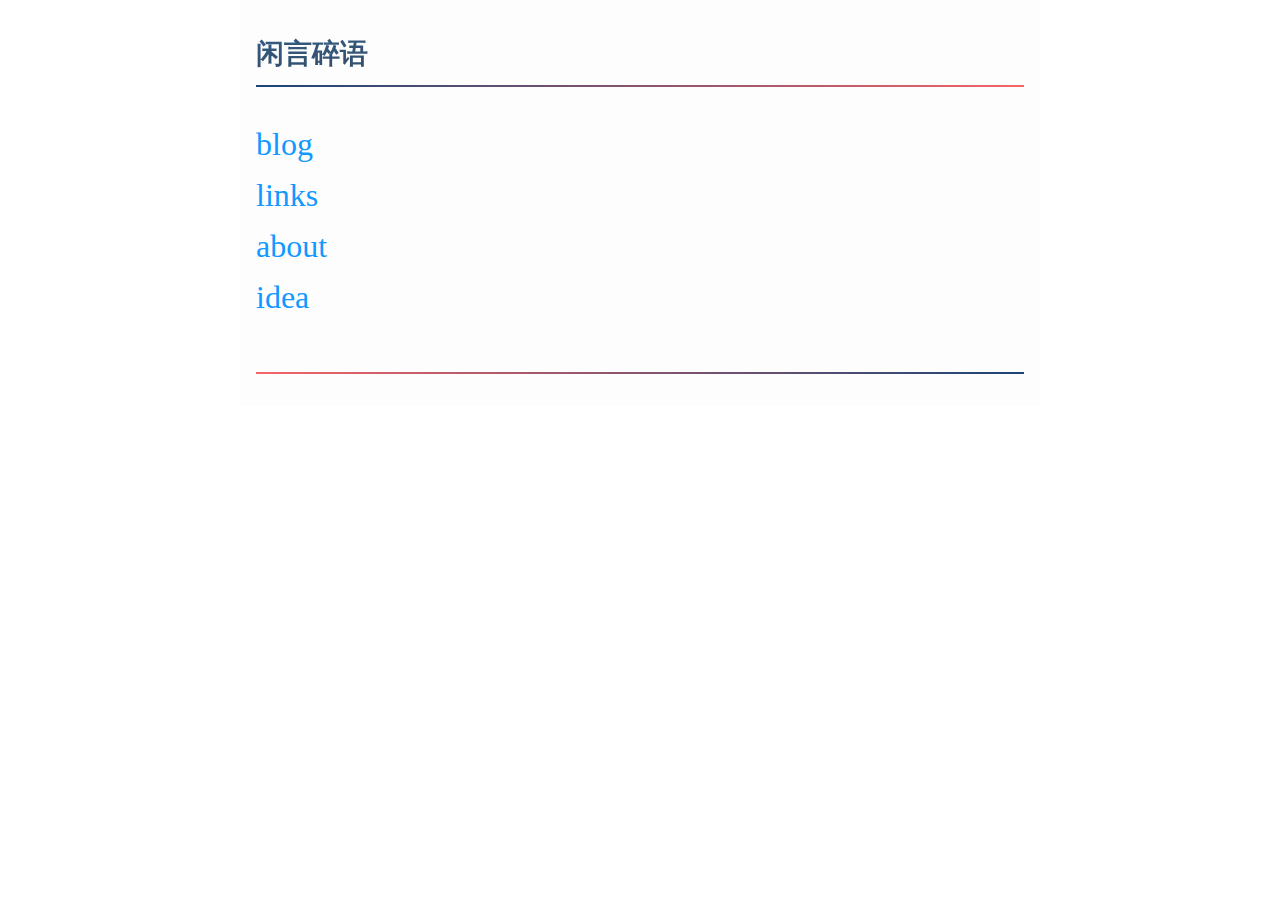
==== commit 9178921a: "a" ====
--- a/index.html
+++ b/index.html
@@ -1,307 +1,24 @@
 <!DOCTYPE html>
 <html lang="en">
 <head>
-<!-- 2020-11-22 Sun 02:28 -->
+<!-- 2020-11-27 Fri 17:52 -->
 <meta charset="utf-8">
 <meta name="viewport" content="width=device-width, initial-scale=1">
-<title>Lisp 游戏开发入门 (Fennel &amp;&amp; Love2d)</title>
+<title>闲言碎语</title>
 <meta name="generator" content="Org mode">
 <link rel="stylesheet" type="text/css" href="style.css" />
 </head>
 <body>
 <div id="content">
-<h1 class="title">Lisp 游戏开发入门 (Fennel &amp;&amp; Love2d)</h1>
-<div id="table-of-contents">
-<h2>Table of Contents</h2>
-<div id="text-table-of-contents">
-<ul>
-<li><a href="#org1c36d9a">TL;DR</a></li>
-<li><a href="#org96beab3">开发环境设置</a>
-<ul>
-<li><a href="#org249ae37">目录结构</a></li>
-<li><a href="#orgd88602b">Hello World!</a></li>
-</ul>
-</li>
-<li><a href="#org9649201">显示图片</a></li>
-<li><a href="#org306bb32">让图片移动</a>
-<ul>
-<li><a href="#org7e6b338">PS</a></li>
-</ul>
-</li>
-<li><a href="#orga859d11"><span class="todo TODO">TODO</span> 序列帧动画</a></li>
-<li><a href="#org13c9fc0"><span class="todo TODO">TODO</span> 使用键盘与鼠标</a></li>
-<li><a href="#orgdb34f62"><span class="todo TODO">TODO</span> 碰撞检测</a></li>
-<li><a href="#org45b5790"><span class="todo TODO">TODO</span> 瓷砖地图</a></li>
-<li><a href="#org6eda62d"><span class="todo TODO">TODO</span> 骨骼运动</a></li>
-<li><a href="#org98a6b54"><span class="todo TODO">TODO</span> 编写多人游戏</a></li>
-<li><a href="#orge206a71"><span class="todo TODO">TODO</span> 其它</a>
-<ul>
-<li><a href="#org933ba5c"><span class="todo TODO">TODO</span> Fennel基础</a></li>
-<li><a href="#orgb073102"><span class="todo TODO">TODO</span> Aseprite</a></li>
-<li><a href="#orgc9c4551"><span class="todo TODO">TODO</span> Tiled</a></li>
-</ul>
-</li>
-</ul>
-</div>
-</div>
-<head>
-<style type="text/css">
-video{max-width:100%}
-</style>
-<head>
-<div id="outline-container-org1c36d9a" class="outline-2">
-<h2 id="org1c36d9a">TL;DR</h2>
-<div class="outline-text-2" id="text-org1c36d9a">
+<h1 class="title">闲言碎语</h1>
+<font size=6>
 <p>
-<span class="underline">1. Love2d是什么</span><br>
+<a href="./blog.html">blog</a><br>
+<a href="./link.html">links</a><br>
+<a href="./about.html">about</a><br>
+<a href="./idea.html">idea</a><br>
 </p>
-<blockquote>
-<p>
-LÖVE (or Love2D) is an open-source cross-platform engine for developing 2D video games. The engine is written in C++ and uses Lua as its scripting language. It is published under the zlib license.<br>
-</p>
-</blockquote>
-<p>
-与其说是游戏引擎 我觉得它更像一个框架 由于Love2d非常小巧(AppImage仅有不到5MB) 与其它游戏引擎相比它缺少很多东西。但是麻雀虽小五脏俱全，基本功能都有，并且有大量插件可以使用。<br>
-<span class="underline">2. Fennel是什么</span><br>
-</p>
-<blockquote>
-<p>
-Fennel is a lisp that compiles to Lua. It aims to be easy to use, expressive, and has almost zero overhead compared to handwritten Lua.<br>
-</p>
-</blockquote>
-<p>
-<span class="underline">3. 为什么要写这篇文章</span><br>
-因为有关Fennel的文章非常少，有关Fennel+Love2d组合的文章更是几乎没有，Fennel<a href="https://github.com/bakpakin/Fennel/blob/main/tutorial.md">教程</a>也有点不堪入目。所以我在此记录一些小技巧与坑。寻找有趣的人<br>
-<span class="underline">4. 为什么选用Fennel与Love2d</span><br>
-为什么使用Fennel？理由如它的<a href="https://github.com/bakpakin/Fennel/blob/main/README.md"> README</a> 所说的一样，并且有趣。<br>
-为什么使用Love2d？曾几何时 看着其它游戏引擎的教程 首先都是教你引擎UI的这个按钮是干什么的 那个按钮是干什么的 节点怎么添加 应该用鼠标点这点那 然后还要熟悉一堆引擎自身的概念，搞的我云里雾里。<br>
-对我来说Love2d最大的优点就是不需要再去强迫自己学习太多新东西。Love2d推荐使用其它非常优秀的工具如Aseprite Tiled等组合成你的“IDE” 并且随时都可以拿出来写写 不管是电脑还是手机 只要安装了Love2d，随意打开一个编辑器即可开始开发。<br>
-</p>
-</div>
-</div>
-<div id="outline-container-org96beab3" class="outline-2">
-<h2 id="org96beab3">开发环境设置</h2>
-<div class="outline-text-2" id="text-org96beab3">
-</div>
-<div id="outline-container-org249ae37" class="outline-3">
-<h3 id="org249ae37">目录结构</h3>
-<div class="outline-text-3" id="text-org249ae37">
-<pre class="example">
-├── lib
-│   ├── fennel
-│   └── fennel.lua
-├── main.lua
-├── Makefile
-└── wrap.fnl
-</pre>
-<p>
-<code>lib</code> 目录用来存放fennel和一些插件<br>
-<code>main.lua</code> love2d会优先读取这个文件，其它作用后面会说到<br>
-</p>
-<div class="org-src-container">
-<pre class="src src-lua">-- Bootstrap the compiler
-fennel = require("lib.fennel")
-table.insert(package.loaders, fennel.make_searcher({correlate=true}))   
--- Require our Fennel source file
-require("wrap")
-</pre>
-</div>
-<p>
-<code>Makefile</code> 方便编译打包之类的 暂时先写个最小的<br>
-</p>
-<div class="org-src-container">
-<pre class="src src-makefile">LOVE_VERSION=11.3
-FENNEL_VERSION=0.7.0
-AUTHOR="keke"
-
-LIBS := $(wildcard lib/*)
-LUA := $(wildcard *.lua)
-SRC := $(wildcard *.fnl)
-OUT := $(patsubst %.fnl,%.lua,$(SRC))
-
-run: $(OUT) ; love .
-
-count: ; cloc *.fnl --force-lang=clojure
-
-clean: ; rm -rf $(OUT)
-
-cleansrc: ; rm -rf $(OUT)
-
-%.lua: %.fnl; lua lib/fennel --compile --correlate $&lt; &gt; $@
-</pre>
-</div>
-<p>
-<code>wrap.fnl</code> 我们写的代码<br>
-</p>
-</div>
-</div>
-<div id="outline-container-orgd88602b" class="outline-3">
-<h3 id="orgd88602b">Hello World!</h3>
-<div class="outline-text-3" id="text-orgd88602b">
-<p>
-我们在 <code>wrap.fnl</code> 中写入<br>
-</p>
-<div class="org-src-container">
-<pre class="src src-fennel">(fn love.draw []
-(love.graphics.print "Hello World!"))
-</pre>
-</div>
-<p>
-运行make如果弹出一个窗口 左上角显示Hello World,那么你的开发环境就完全没问题啦<br>
-</p>
-</div>
-</div>
-</div>
-<div id="outline-container-org9649201" class="outline-2">
-<h2 id="org9649201">显示图片</h2>
-<div class="outline-text-2" id="text-org9649201">
-<blockquote>
-<p>
-love2d有一套自己的回调函数，主要由load，update和draw构成，游戏的主循环将发生在这之间。<br>
-游戏主循环-更新游戏的逻辑，绘制游戏的图像，在程序实现中是一个循环体，程序通过不断地执行这些操作来支持游戏的正常运行。<br>
-</p>
-</blockquote>
-<div class="org-src-container">
-<pre class="src src-fennel">(fn love.load [])     ;;资源加载回调函数，仅初始化时调用一次
-(fn love.update [dt]) ;;更新回调函数，每周期调用
-(fn love.draw [])     ;;绘图回调函数，每周期调用
-(fn love.keypressed [key]) ;;键盘检测回调函数，当键盘事件触发是调用
-(fn love.mousepressed [x,y,key]) ;;回调函数释放鼠标按钮时触发
-</pre>
-</div>
-<p>
-对应到Lua就是<br>
-</p>
-<div class="org-src-container">
-<pre class="src src-lua">function love.load()
-end
-function love.update(dt)
-end
-function love.draw()
-end
-function love.keypressed(key)
-end
-function love.mousepressed(x,y,key)
-end
-</pre>
-</div>
-<p>
-这一章节我们将在Love2d中显示第一张图片，我们将图片放在项目目录下 命名为 <code>1.png</code><br>
-首先，游戏中的资源，需要加载到内存中，存储在一个变量内，以便我们调用它。但资源通常只需要加载一遍，love2d中的load回调函数只会在运行过程中调用一次，所以我们在这里面编写我们的代码。<br>
-</p>
-<div class="org-src-container">
-<pre class="src src-fennel">(fn love.load []
-(global image (love.graphics.newImage "1.png")))
-(fn love.update [dt])
-(fn love.draw []
-(love.graphics.draw image 0 0))
-</pre>
-</div>
-<p>
-这可以成功运行并且无报错，虽然对应成lua是没有问题的， 但是 <code>lisp中这样写是不对的!</code> 方便入门先写成这样 对应的lua代码<br>
-</p>
-<div class="org-src-container">
-<pre class="src src-lua">function love.load()
-image = love.graphics.newImage("1.png")
-end
-function love.update(dt)
-end
-function love.draw()
-love.graphics.draw(image, 0, 0)
-end
-</pre>
-</div>
-<p>
-运行起来是这样的<br>
-<img src="img/p.png" alt="p.png"><br>
-在平常所学的数学坐标系中，一般直角坐标系原点在左下角，但是程序中，我们规定屏幕的左上角为坐标的原点，也就是x=0，y=0。所以我们的图片会显示到左上角。<br>
-</p>
-</div>
-</div>
-<div id="outline-container-org306bb32" class="outline-2">
-<h2 id="org306bb32">让图片移动</h2>
-<div class="outline-text-2" id="text-org306bb32">
-<p>
-现在，我们可以尝试一下调用update回调函数，在屏幕上移动我们的图片。<br>
-</p>
-<div class="org-src-container">
-<pre class="src src-fennel">(local image (love.graphics.newImage "1.png"))
-(var (x y) 0)
-(fn love.load [])
-(fn love.update [dt]
-(set x (+ x 100)))
-(fn love.draw []
-(love.graphics.draw image x y))
-</pre>
-</div>
-<p>
-运行后我们可以看到图片一下从屏幕上闪过去，这是因为运行的速率在默认情况下是每秒60次，也就是说，图片之所以一瞬间就移出了屏幕，是因为图片移动得太快了，一秒钟的时间就移动了6000像素，6000px/s<br>
-</p>
-<blockquote>
-<p>
-100（我们设置的移动速度）x60（更新速度）=6000（像素）<br>
-</p>
-</blockquote>
-<p>
-<code>dt</code> 参数所代表的是每帧的间隔，我们需要在我们的速度上乘上该时间，也就是每秒100像素，100px/s<br>
-我们把它改成 <code>(set x (+ x 1))</code> 试试，即每秒移动6像素，现在看起来是这样的<br>
-我们可以通过在 <code>love.load</code> 中加入 <code>(love.window.setMode 500 500)</code> 来改变窗口大小， <code>(love.window.setTitle "hello title")</code> 来改变标题<br>
-</p>
-<video controls="controls"><source type="video/mp4" src="img/love1.mp4" /></video>
-</div>
-<div id="outline-container-org7e6b338" class="outline-3">
-<h3 id="org7e6b338">PS</h3>
-<div class="outline-text-3" id="text-org7e6b338">
-<blockquote>
-<p>
-在Fennel中，我们可以通过 <code>let local var</code> 来设置局部变量，通过 <code>global</code> 来设置全局变量，通过 <code>fn</code> 来设置函数，通过 <code>var</code> 可以更改本地的值，lisp中使用<a href="https://zh.wikipedia.org/wiki/%E6%B3%A2%E5%85%B0%E8%A1%A8%E7%A4%BA%E6%B3%95">前缀表达式(波兰式)</a> 例如前缀表达式 <code>+ 1 1</code> 等同于中缀表达式 <code>1+1</code><br>
-</p>
-</blockquote>
-<p>
-斐波那契序列的例子<br>
-</p>
-<div class="org-src-container">
-<pre class="src src-fennel">(fn fib [n] (if (&lt; n 2) n (+ (fib (- n 1)) (fib (- n 2)))))
-</pre>
-</div>
-</div>
-</div>
-</div>
-<div id="outline-container-orga859d11" class="outline-2">
-<h2 id="orga859d11"><span class="todo TODO">TODO</span> 序列帧动画</h2>
-</div>
-<div id="outline-container-org13c9fc0" class="outline-2">
-<h2 id="org13c9fc0"><span class="todo TODO">TODO</span> 使用键盘与鼠标</h2>
-</div>
-<div id="outline-container-orgdb34f62" class="outline-2">
-<h2 id="orgdb34f62"><span class="todo TODO">TODO</span> 碰撞检测</h2>
-</div>
-<div id="outline-container-org45b5790" class="outline-2">
-<h2 id="org45b5790"><span class="todo TODO">TODO</span> 瓷砖地图</h2>
-</div>
-<div id="outline-container-org6eda62d" class="outline-2">
-<h2 id="org6eda62d"><span class="todo TODO">TODO</span> 骨骼运动</h2>
-</div>
-<div id="outline-container-org98a6b54" class="outline-2">
-<h2 id="org98a6b54"><span class="todo TODO">TODO</span> 编写多人游戏</h2>
-</div>
-<div id="outline-container-orge206a71" class="outline-2">
-<h2 id="orge206a71"><span class="todo TODO">TODO</span> 其它</h2>
-<div class="outline-text-2" id="text-orge206a71">
-</div>
-<div id="outline-container-org933ba5c" class="outline-3">
-<h3 id="org933ba5c"><span class="todo TODO">TODO</span> Fennel基础</h3>
-</div>
-<div id="outline-container-orgb073102" class="outline-3">
-<h3 id="orgb073102"><span class="todo TODO">TODO</span> Aseprite</h3>
-</div>
-<div id="outline-container-orgc9c4551" class="outline-3">
-<h3 id="orgc9c4551"><span class="todo TODO">TODO</span> Tiled</h3>
-</div>
-</div>
-</div>
-<div id="postamble" class="status">
-<p class="date">Created: 2020-11-22 Sun 02:28</p>
+</font>
 </div>
 </body>
 </html>
